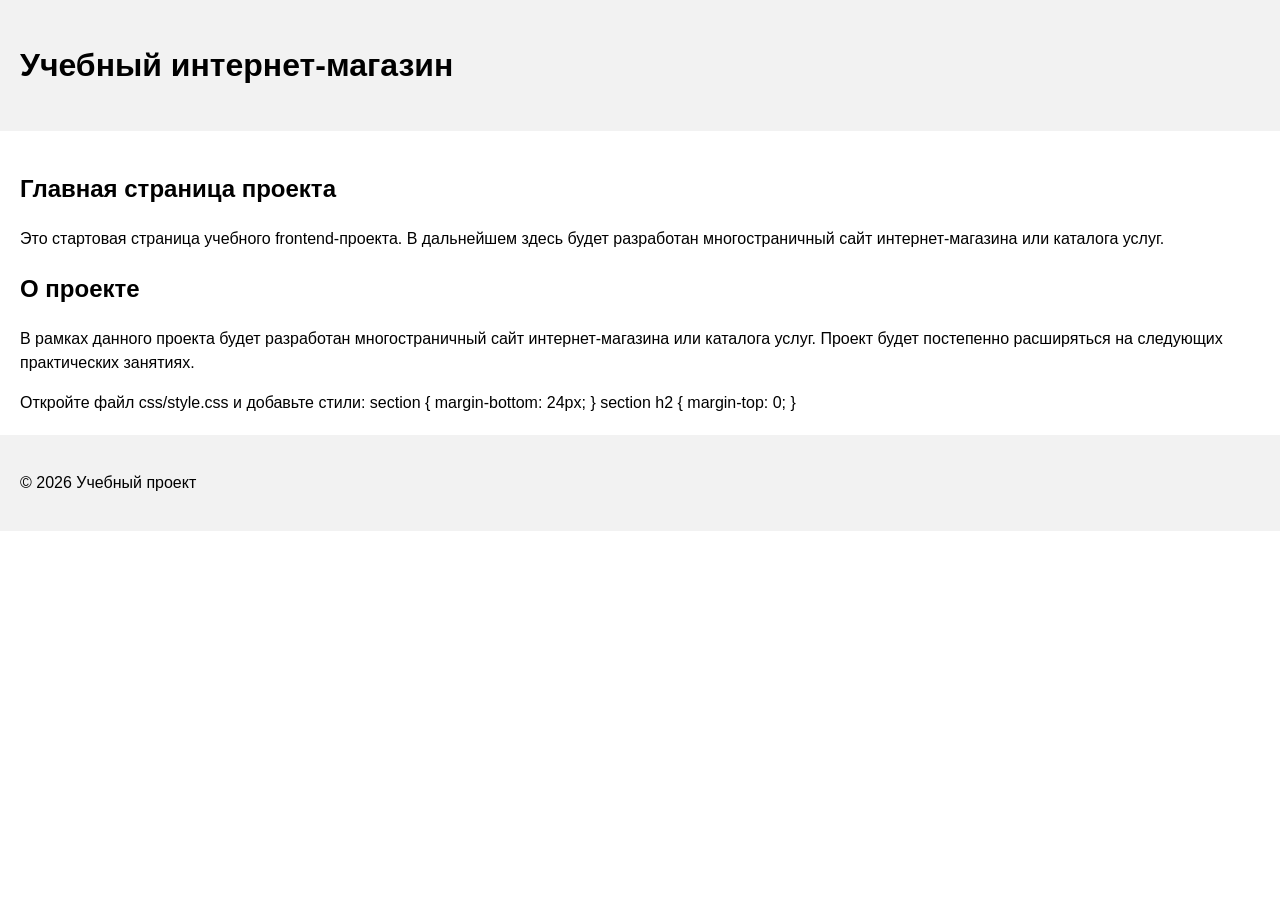
==== index.html @ b7a3e0d4 "feat: add project description section" ====
<!DOCTYPE html>
<html lang="ru">
<head>
  <meta charset="UTF-8">
  <meta name="viewport" content="width=device-width, initial-scale=1.0">
  <title>Каталог товаров</title>
  <link rel="stylesheet" href="css/style.css">
</head>
<body>
  <header>
    <h1>Учебный интернет-магазин</h1>
  </header>

  <main>
    <section>
      <h2>Главная страница проекта</h2>
      <p>
        Это стартовая страница учебного frontend-проекта.
        В дальнейшем здесь будет разработан многостраничный сайт
        интернет-магазина или каталога услуг.
      </p>
    </section>
    <section>
  <h2>О проекте</h2>
  <p>
    В рамках данного проекта будет разработан многостраничный сайт
    интернет-магазина или каталога услуг. Проект будет постепенно
    расширяться на следующих практических занятиях.
  </p>
    </section>
    Откройте файл css/style.css и добавьте стили:
    section {
    margin-bottom: 24px;
    }

    section h2 {
    margin-top: 0;
    }

  </main>

  <footer>
    <p>&copy; 2026 Учебный проект</p>
  </footer>
</body>
</html>
---- css/style.css ----
body {
  margin: 0;
  font-family: Arial, sans-serif;
  line-height: 1.5;
}

header,
main,
footer {
  padding: 20px;
}

header {
  background-color: #f2f2f2;
}

footer {
  background-color: #f2f2f2;
}
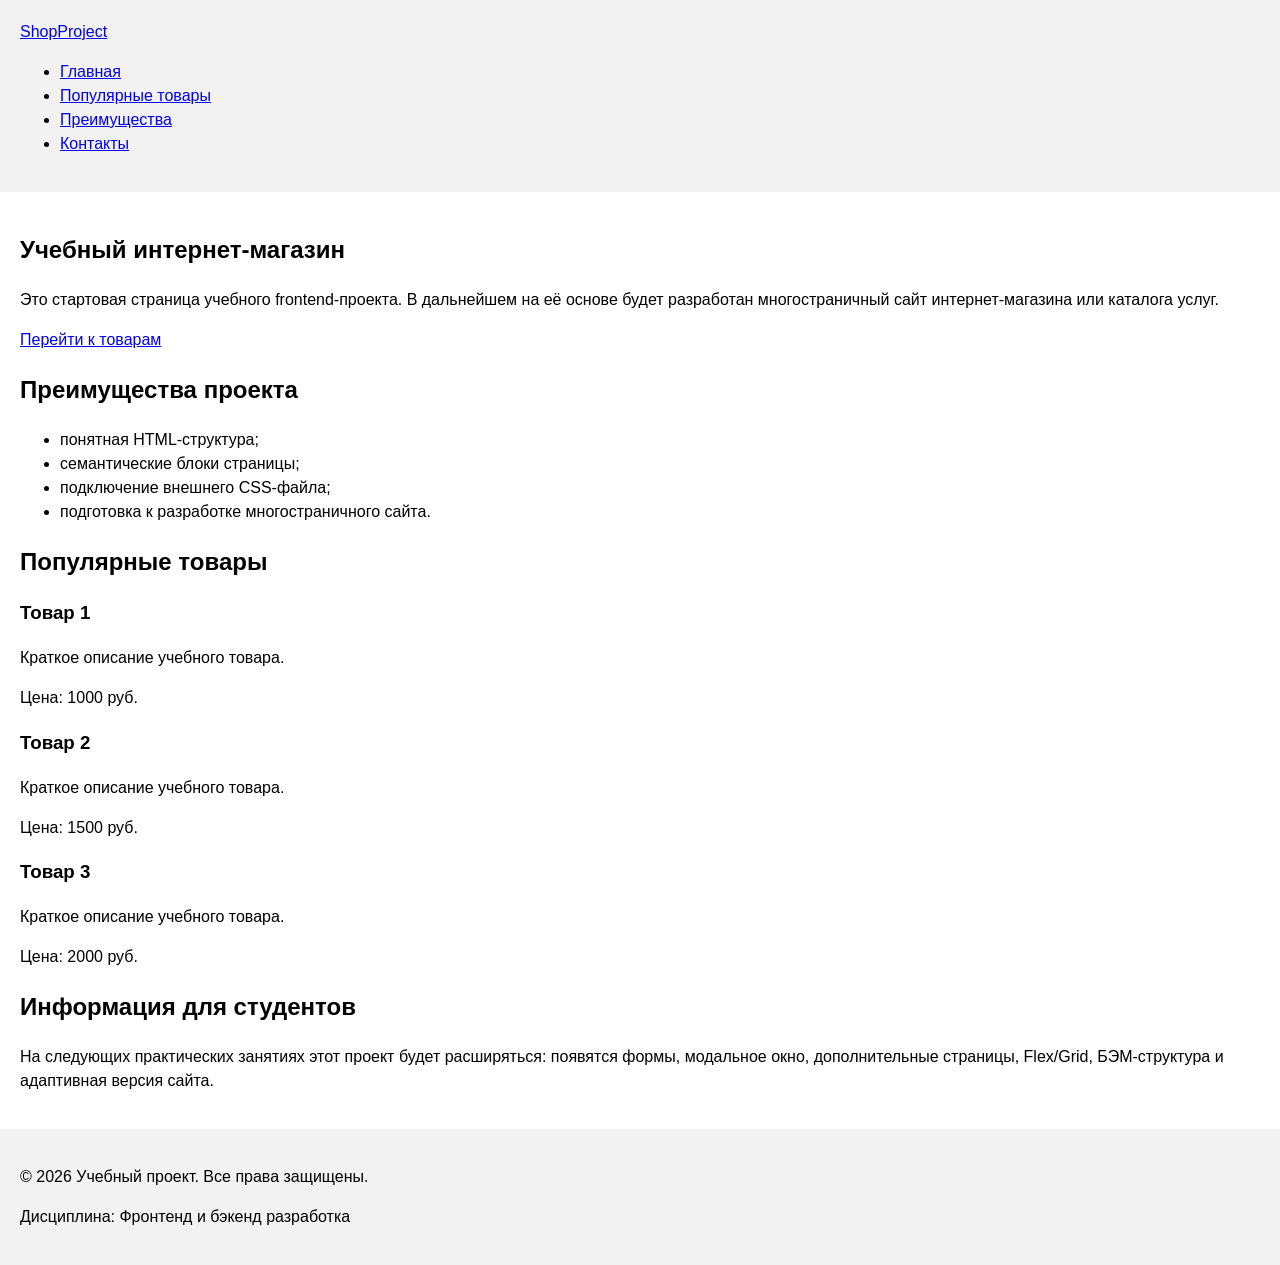
==== commit a39e81a4: "добавил доп информацию в index.html" ====
--- a/index.html
+++ b/index.html
@@ -7,41 +7,83 @@
   <link rel="stylesheet" href="css/style.css">
 </head>
 <body>
+  
   <header>
-    <h1>Учебный интернет-магазин</h1>
+    <div class="site-header">
+    <a class="site-logo" href="index.html">ShopProject</a>
+
+    <nav class="site-nav" aria-label="Основная навигация">
+      <ul class="site-nav__list">
+        <li><a href="index.html">Главная</a></li>
+        <li><a href="#popular">Популярные товары</a></li>
+        <li><a href="#advantages">Преимущества</a></li>
+        <li><a href="#contacts">Контакты</a></li>
+      </ul>
+    </nav>
+  </div>
+
   </header>
 
   <main>
-    <section>
-      <h2>Главная страница проекта</h2>
-      <p>
-        Это стартовая страница учебного frontend-проекта.
-        В дальнейшем здесь будет разработан многостраничный сайт
-        интернет-магазина или каталога услуг.
-      </p>
-    </section>
-    <section>
-  <h2>О проекте</h2>
+      <!-- Основное содержимое страницы -->
+       <section class="hero">
+  <h1>Учебный интернет-магазин</h1>
   <p>
-    В рамках данного проекта будет разработан многостраничный сайт
-    интернет-магазина или каталога услуг. Проект будет постепенно
-    расширяться на следующих практических занятиях.
+    Это стартовая страница учебного frontend-проекта.
+    В дальнейшем на её основе будет разработан многостраничный сайт
+    интернет-магазина или каталога услуг.
   </p>
-    </section>
-    Откройте файл css/style.css и добавьте стили:
-    section {
-    margin-bottom: 24px;
-    }
+  <a class="button" href="#popular">Перейти к товарам</a>
+</section>
+<section class="section" id="advantages">
+  <h2>Преимущества проекта</h2>
 
-    section h2 {
-    margin-top: 0;
-    }
+  <ul class="advantages-list">
+    <li>понятная HTML-структура;</li>
+    <li>семантические блоки страницы;</li>
+    <li>подключение внешнего CSS-файла;</li>
+    <li>подготовка к разработке многостраничного сайта.</li>
+  </ul>
+</section>
+<section class="section" id="popular">
+  <h2>Популярные товары</h2>
+
+  <article class="product-card">
+    <h3>Товар 1</h3>
+    <p>Краткое описание учебного товара.</p>
+    <p>Цена: 1000 руб.</p>
+  </article>
+
+  <article class="product-card">
+    <h3>Товар 2</h3>
+    <p>Краткое описание учебного товара.</p>
+    <p>Цена: 1500 руб.</p>
+  </article>
+
+  <article class="product-card">
+    <h3>Товар 3</h3>
+    <p>Краткое описание учебного товара.</p>
+    <p>Цена: 2000 руб.</p>
+  </article>
+</section>
+<aside class="aside-info">
+  <h2>Информация для студентов</h2>
+  <p>
+    На следующих практических занятиях этот проект будет расширяться:
+    появятся формы, модальное окно, дополнительные страницы, Flex/Grid,
+    БЭМ-структура и адаптивная версия сайта.
+  </p>
+</aside>
+
+
 
   </main>
 
-  <footer>
-    <p>&copy; 2026 Учебный проект</p>
-  </footer>
+ <footer id="contacts">
+  <p>&copy; 2026 Учебный проект. Все права защищены.</p>
+  <p>Дисциплина: Фронтенд и бэкенд разработка</p>
+</footer>
+
 </body>
 </html>
 
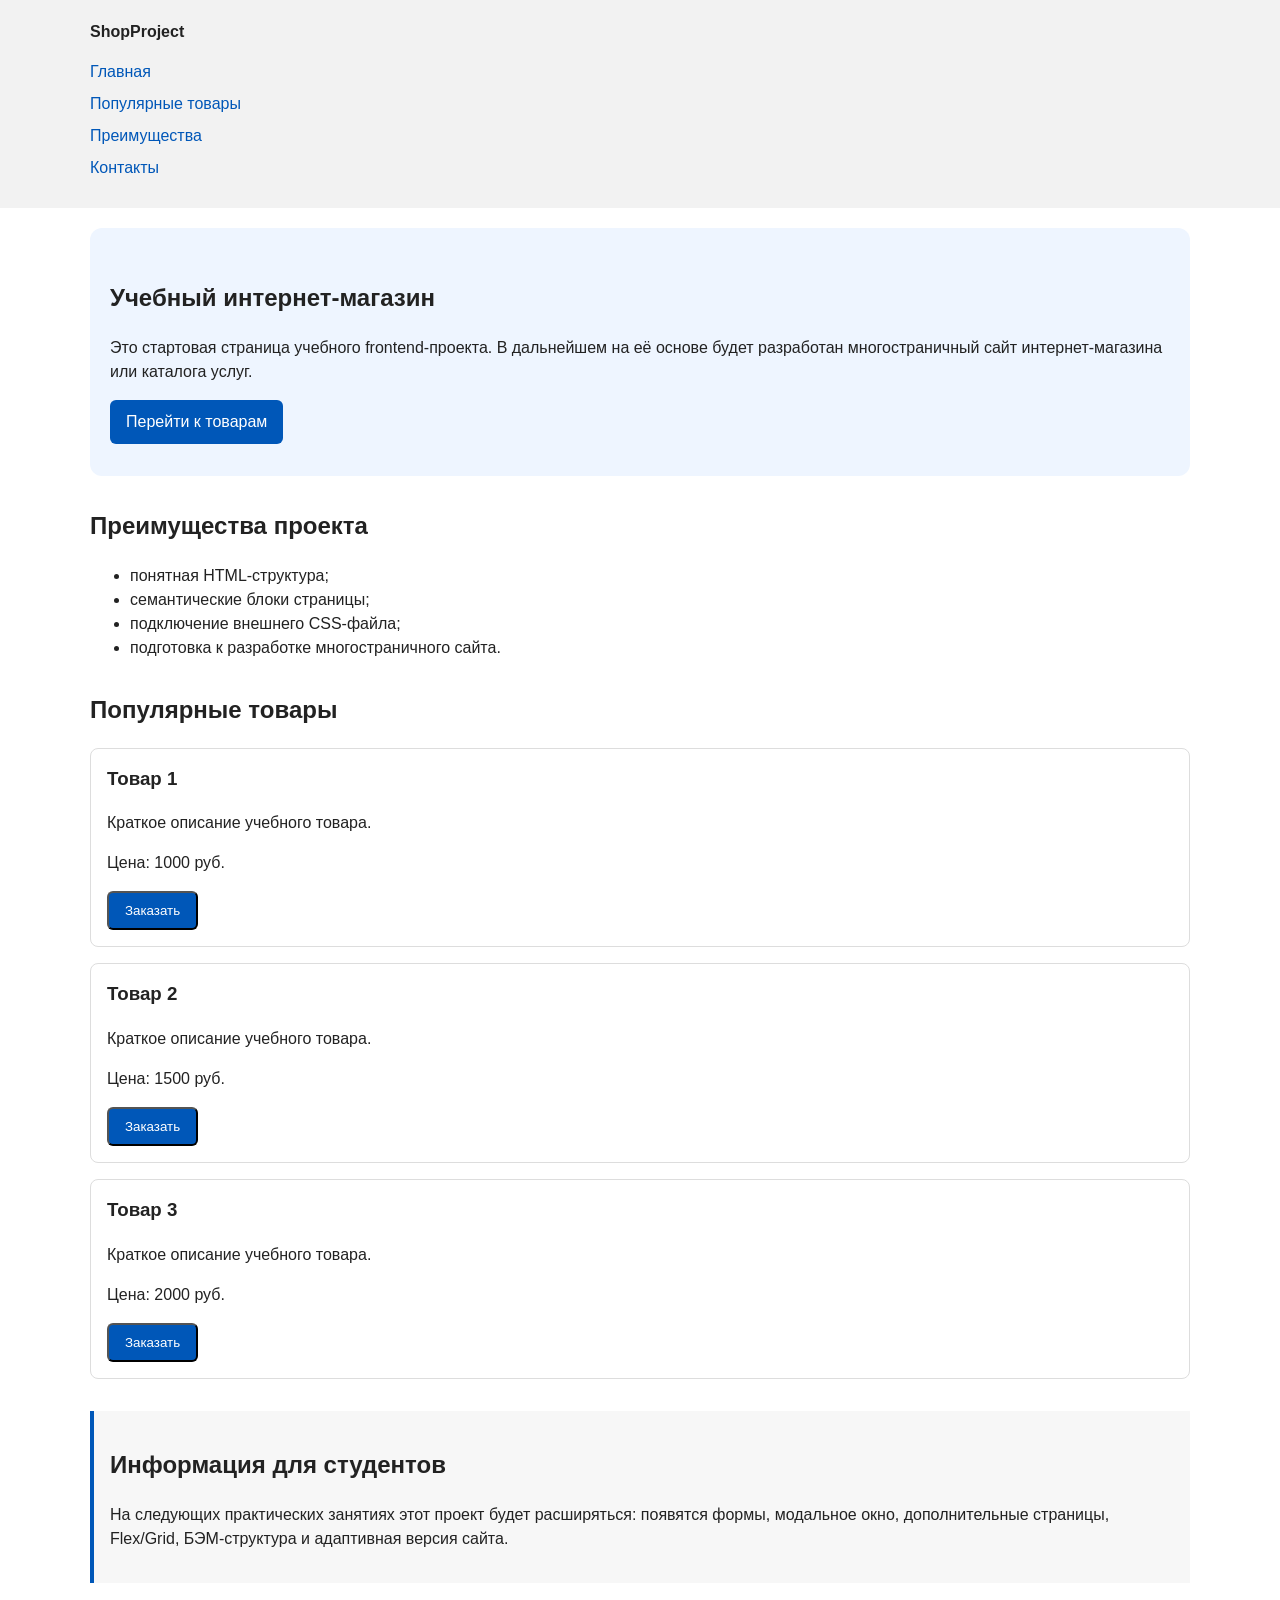
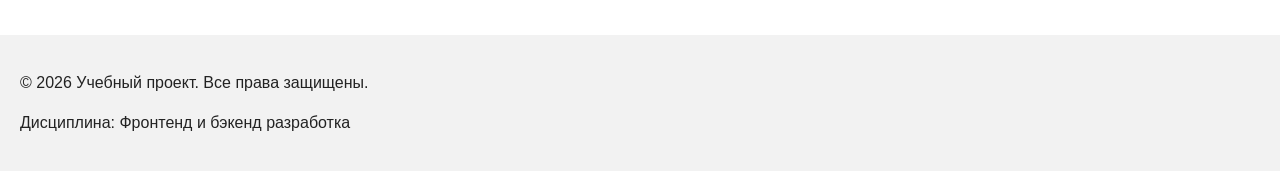
==== commit 57841b45: "feat: add order form modal and validation" ====
--- a/index.html
+++ b/index.html
@@ -1,10 +1,12 @@
 <!DOCTYPE html>
 <html lang="ru">
 <head>
+  
   <meta charset="UTF-8">
   <meta name="viewport" content="width=device-width, initial-scale=1.0">
   <title>Каталог товаров</title>
   <link rel="stylesheet" href="css/style.css">
+  <script src="js/main.js" defer></script>
 </head>
 <body>
   
@@ -52,18 +54,30 @@
     <h3>Товар 1</h3>
     <p>Краткое описание учебного товара.</p>
     <p>Цена: 1000 руб.</p>
+    <button class="button product-card__button" type="button" data-product="Товар 1">
+  Заказать
+</button>
+
   </article>
 
   <article class="product-card">
     <h3>Товар 2</h3>
     <p>Краткое описание учебного товара.</p>
     <p>Цена: 1500 руб.</p>
+    <button class="button product-card__button" type="button" data-product="Товар 1">
+  Заказать
+</button>
+
   </article>
 
   <article class="product-card">
     <h3>Товар 3</h3>
     <p>Краткое описание учебного товара.</p>
     <p>Цена: 2000 руб.</p>
+    <button class="button product-card__button" type="button" data-product="Товар 1">
+  Заказать
+</button>
+
   </article>
 </section>
 <aside class="aside-info">
@@ -84,6 +98,103 @@
   <p>Дисциплина: Фронтенд и бэкенд разработка</p>
 </footer>
 
+<dialog class="order-dialog" id="order-dialog" aria-labelledby="order-dialog-title">
+  <h2 id="order-dialog-title">Оформление заявки</h2>
+
+  <form class="order-form" id="order-form" action="#" method="post" novalidate>
+    <input id="selected-product" name="selected-product" type="hidden">
+
+    <div class="form-field">
+      <label for="order-name">Имя</label>
+      <input
+        id="order-name"
+        name="name"
+        type="text"
+        placeholder="Введите ваше имя"
+        minlength="2"
+        autocomplete="given-name"
+        required
+      >
+    </div>
+
+    <div class="form-field">
+      <label for="order-email">E-mail</label>
+      <input
+        id="order-email"
+        name="email"
+        type="email"
+        placeholder="example@mail.ru"
+        autocomplete="email"
+        required
+      >
+    </div>
+
+    <div class="form-field">
+      <label for="order-phone">Телефон</label>
+      <input
+        id="order-phone"
+        name="phone"
+        type="tel"
+        inputmode="tel"
+        placeholder="+7 (900) 000-00-00"
+        pattern="^\+7 \(\d{3}\) \d{3}-\d{2}-\d{2}$"
+        required
+      >
+      <small>Формат: +7 (900) 000-00-00</small>
+    </div>
+
+    <div class="form-field">
+      <label for="order-date">Дата связи</label>
+      <input
+        id="order-date"
+        name="date"
+        type="date"
+      >
+    </div>
+
+    <div class="form-field">
+      <label for="order-topic">Тема заявки</label>
+      <select id="order-topic" name="topic" required>
+        <option value="">Выберите тему</option>
+        <option value="product">Заказ товара</option>
+        <option value="consultation">Консультация</option>
+        <option value="delivery">Доставка</option>
+      </select>
+    </div>
+
+    <div class="form-field">
+      <label for="order-comment">Комментарий</label>
+      <textarea
+        id="order-comment"
+        name="comment"
+        rows="4"
+        placeholder="Укажите дополнительную информацию"
+      ></textarea>
+    </div>
+
+    <div class="form-field form-field--checkbox">
+      <label>
+        <input
+          id="order-agreement"
+          name="agreement"
+          type="checkbox"
+          required
+        >
+        Я согласен на обработку данных
+      </label>
+    </div>
+
+    <div class="form-actions">
+      <button type="button" id="close-order-dialog">Закрыть</button>
+      <button type="submit">Отправить заявку</button>
+    </div>
+  </form>
+</dialog>
+
+<p class="success-message" id="success-message" hidden>
+  Форма успешно отправлена!
+</p>
+
 </body>
 </html>
 
--- a/css/style.css
+++ b/css/style.css
@@ -1,8 +1,24 @@
+/* 
+  Универсальное правило для всех элементов.
+  border-box делает расчёт размеров более понятным:
+  width включает content, padding и border.
+*/
+* {
+  box-sizing: border-box;
+}
+
+/*
+  Убираем стандартный внешний отступ браузера у body.
+  Без этого вокруг страницы может появиться белая рамка.
+*/
 body {
   margin: 0;
   font-family: Arial, sans-serif;
   line-height: 1.5;
-}
+  color: #222222;
+  background-color: #ffffff;
+}
+
 
 header,
 main,
@@ -17,3 +33,227 @@
 footer {
   background-color: #f2f2f2;
 }
+/*
+  Ограничиваем ширину содержимого шапки,
+  чтобы оно не растягивалось слишком сильно на широких экранах.
+*/
+.site-header {
+  max-width: 1100px;
+  margin: 0 auto;
+}
+
+/*
+  Оформляем текстовый логотип.
+*/
+.site-logo {
+  font-weight: bold;
+  text-decoration: none;
+  color: #222222;
+}
+
+/*
+  Убираем стандартные отступы и маркеры списка навигации.
+*/
+.site-nav__list {
+  padding: 0;
+  margin: 16px 0 0;
+  list-style: none;
+}
+
+/*
+  Добавляем расстояние между пунктами меню.
+*/
+.site-nav__list li {
+  margin-bottom: 8px;
+}
+
+/*
+  Оформляем ссылки меню.
+*/
+.site-nav__list a {
+  color: #0057b8;
+  text-decoration: none;
+}
+
+/*
+  При наведении мыши подчёркиваем ссылку.
+  Подробно состояния интерфейса будут рассмотрены в практической работе 1.7.
+*/
+.site-nav__list a:hover {
+  text-decoration: underline;
+}
+/*
+  Hero-блок — первый крупный блок страницы.
+  Он визуально отделяется от остальных разделов фоном и отступами.
+*/
+.hero {
+  max-width: 1100px;
+  margin: 0 auto 32px;
+  padding: 32px 20px;
+  background-color: #eef5ff;
+  border-radius: 12px;
+}
+
+/*
+  Общий класс для разделов страницы.
+*/
+.section {
+  max-width: 1100px;
+  margin: 0 auto 32px;
+}
+
+/*
+  Убираем лишний верхний отступ у заголовков разделов.
+*/
+.section h2 {
+  margin-top: 0;
+}
+/*
+  Карточка товара — самостоятельный блок.
+  На следующих занятиях карточки будут доработаны и выстроены в сетку.
+*/
+.product-card {
+  margin-bottom: 16px;
+  padding: 16px;
+  border: 1px solid #dddddd;
+  border-radius: 8px;
+  background-color: #ffffff;
+}
+
+/*
+  Убираем лишний верхний отступ у заголовка карточки.
+*/
+.product-card h3 {
+  margin-top: 0;
+}
+/*
+  Пока это обычная ссылка, но визуально она оформляется как кнопка.
+*/
+.button {
+  display: inline-block;
+  padding: 10px 16px;
+  color: #ffffff;
+  background-color: #0057b8;
+  text-decoration: none;
+  border-radius: 6px;
+}
+
+/*
+  Простое состояние наведения для кнопки.
+*/
+.button:hover {
+  background-color: #003f86;
+}
+
+/*
+  Дополнительный информационный блок.
+*/
+.aside-info {
+  max-width: 1100px;
+  margin: 0 auto 32px;
+  padding: 16px;
+  border-left: 4px solid #0057b8;
+  background-color: #f7f7f7;
+}
+
+/*
+  Модальное окно.
+  Элемент dialog сам умеет открываться поверх страницы.
+*/
+.order-dialog {
+  width: min(100% - 32px, 560px);
+  padding: 24px;
+  border: none;
+  border-radius: 12px;
+}
+
+/*
+  Затемнение фона за модальным окном.
+*/
+.order-dialog::backdrop {
+  background-color: rgba(0, 0, 0, 0.5);
+}
+
+/*
+  Поле формы.
+  Каждый блок получает нижний отступ.
+*/
+.form-field {
+  margin-bottom: 16px;
+}
+
+/*
+  Подпись поля.
+*/
+.form-field label {
+  display: block;
+  margin-bottom: 6px;
+}
+
+/*
+  Основные поля формы.
+*/
+.form-field input,
+.form-field select,
+.form-field textarea {
+  width: 100%;
+  padding: 10px 12px;
+  border: 1px solid #cccccc;
+  border-radius: 6px;
+  font: inherit;
+}
+
+/*
+  Checkbox не должен занимать всю ширину.
+*/
+.form-field input[type="checkbox"] {
+  width: auto;
+}
+
+/*
+  Подсказка под полем телефона.
+*/
+.form-field small {
+  display: block;
+  margin-top: 4px;
+  color: #666666;
+}
+
+/*
+  Видимый фокус для клавиатурной навигации.
+*/
+.form-field input:focus-visible,
+.form-field select:focus-visible,
+.form-field textarea:focus-visible,
+.form-actions button:focus-visible {
+  outline: 2px solid #0057b8;
+  outline-offset: 2px;
+}
+
+/*
+  Подсветка ошибочных полей.
+  Атрибут aria-invalid будет добавляться через JavaScript.
+*/
+[aria-invalid="true"] {
+  border-color: #b00020;
+}
+
+/*
+  Кнопки формы.
+*/
+.form-actions {
+  display: flex;
+  gap: 12px;
+  margin-top: 20px;
+}
+
+/*
+  Сообщение об успешной отправке.
+*/
+.success-message {
+  max-width: 1100px;
+  margin: 24px auto;
+  padding: 16px;
+  border-left: 4px solid #168a2f;
+  background-color: #eefaf0;
+}
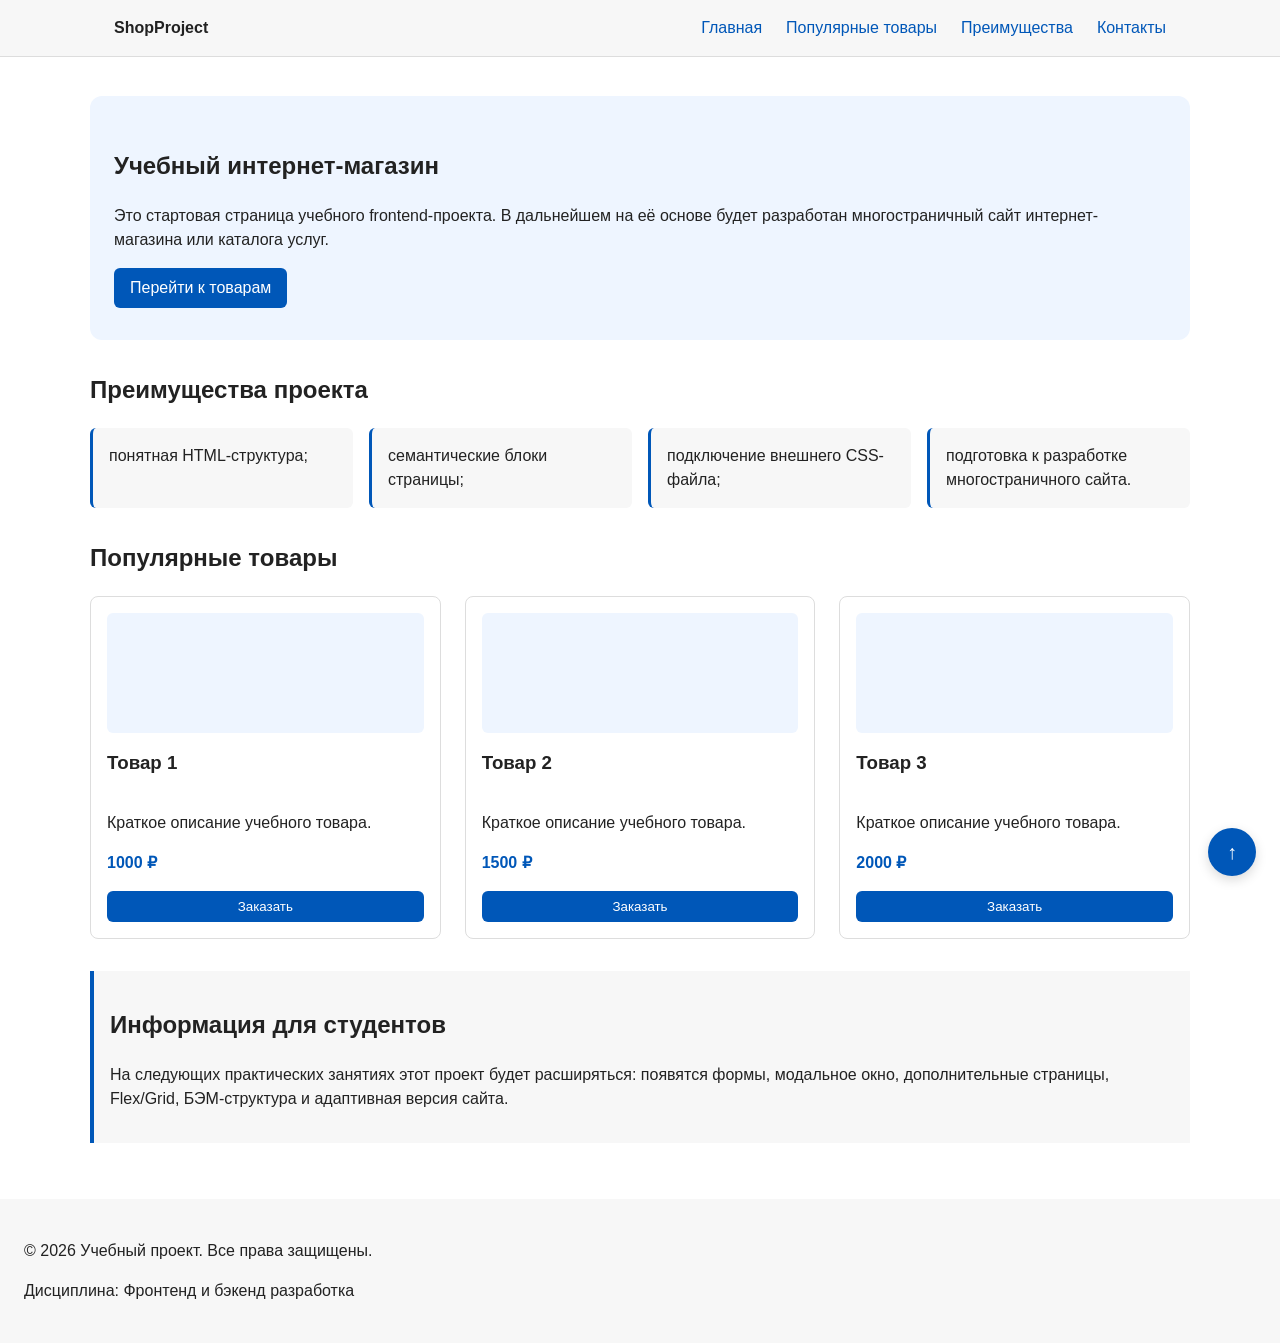
==== commit 923873aa: "init" ====
--- a/index.html
+++ b/index.html
@@ -1,7 +1,7 @@
 <!DOCTYPE html>
 <html lang="ru">
 <head>
-  
+
   <meta charset="UTF-8">
   <meta name="viewport" content="width=device-width, initial-scale=1.0">
   <title>Каталог товаров</title>
@@ -9,192 +9,194 @@
   <script src="js/main.js" defer></script>
 </head>
 <body>
-  
-  <header>
-    <div class="site-header">
-    <a class="site-logo" href="index.html">ShopProject</a>
-
-    <nav class="site-nav" aria-label="Основная навигация">
-      <ul class="site-nav__list">
-        <li><a href="index.html">Главная</a></li>
-        <li><a href="#popular">Популярные товары</a></li>
-        <li><a href="#advantages">Преимущества</a></li>
-        <li><a href="#contacts">Контакты</a></li>
+
+  <header class="site-header">
+    <div class="site-header__inner">
+      <a class="site-logo" href="index.html">ShopProject</a>
+
+      <nav class="site-nav" aria-label="Основная навигация">
+        <ul class="site-nav__list">
+          <li><a class="site-nav__link" href="index.html">Главная</a></li>
+          <li><a class="site-nav__link" href="#popular">Популярные товары</a></li>
+          <li><a class="site-nav__link" href="#advantages">Преимущества</a></li>
+          <li><a class="site-nav__link" href="#contacts">Контакты</a></li>
+        </ul>
+      </nav>
+    </div>
+  </header>
+
+  <main>
+    <!-- Основное содержимое страницы -->
+    <section class="hero">
+      <h1>Учебный интернет-магазин</h1>
+      <p>
+        Это стартовая страница учебного frontend-проекта.
+        В дальнейшем на её основе будет разработан многостраничный сайт
+        интернет-магазина или каталога услуг.
+      </p>
+      <a class="button" href="#popular">Перейти к товарам</a>
+    </section>
+
+    <section class="section" id="advantages">
+      <h2>Преимущества проекта</h2>
+
+      <ul class="advantages-list">
+        <li>понятная HTML-структура;</li>
+        <li>семантические блоки страницы;</li>
+        <li>подключение внешнего CSS-файла;</li>
+        <li>подготовка к разработке многостраничного сайта.</li>
       </ul>
-    </nav>
-  </div>
-
-  </header>
-
-  <main>
-      <!-- Основное содержимое страницы -->
-       <section class="hero">
-  <h1>Учебный интернет-магазин</h1>
-  <p>
-    Это стартовая страница учебного frontend-проекта.
-    В дальнейшем на её основе будет разработан многостраничный сайт
-    интернет-магазина или каталога услуг.
+    </section>
+
+    <section class="section" id="popular">
+      <h2>Популярные товары</h2>
+
+      <div class="product-grid">
+        <article class="product-card">
+          <div class="product-card__img" aria-hidden="true"></div>
+          <h3 class="product-card__title">Товар 1</h3>
+          <p class="product-card__desc">Краткое описание учебного товара.</p>
+          <p class="product-card__price">1000 ₽</p>
+          <button class="button product-card__button" type="button" data-product="Товар 1">
+            Заказать
+          </button>
+        </article>
+
+        <article class="product-card">
+          <div class="product-card__img" aria-hidden="true"></div>
+          <h3 class="product-card__title">Товар 2</h3>
+          <p class="product-card__desc">Краткое описание учебного товара.</p>
+          <p class="product-card__price">1500 ₽</p>
+          <button class="button product-card__button" type="button" data-product="Товар 2">
+            Заказать
+          </button>
+        </article>
+
+        <article class="product-card">
+          <div class="product-card__img" aria-hidden="true"></div>
+          <h3 class="product-card__title">Товар 3</h3>
+          <p class="product-card__desc">Краткое описание учебного товара.</p>
+          <p class="product-card__price">2000 ₽</p>
+          <button class="button product-card__button" type="button" data-product="Товар 3">
+            Заказать
+          </button>
+        </article>
+      </div>
+    </section>
+
+    <aside class="aside-info">
+      <h2>Информация для студентов</h2>
+      <p>
+        На следующих практических занятиях этот проект будет расширяться:
+        появятся формы, модальное окно, дополнительные страницы, Flex/Grid,
+        БЭМ-структура и адаптивная версия сайта.
+      </p>
+    </aside>
+  </main>
+
+  <footer id="contacts">
+    <p>&copy; 2026 Учебный проект. Все права защищены.</p>
+    <p>Дисциплина: Фронтенд и бэкенд разработка</p>
+  </footer>
+
+  <button class="to-top" type="button" id="to-top" aria-label="Наверх">↑</button>
+
+  <dialog class="order-dialog" id="order-dialog" aria-labelledby="order-dialog-title">
+    <h2 id="order-dialog-title">Оформление заявки</h2>
+
+    <form class="order-form" id="order-form" action="#" method="post" novalidate>
+      <input id="selected-product" name="selected-product" type="hidden">
+
+      <div class="form-field">
+        <label for="order-name">Имя</label>
+        <input
+          id="order-name"
+          name="name"
+          type="text"
+          placeholder="Введите ваше имя"
+          minlength="2"
+          autocomplete="given-name"
+          required
+        >
+      </div>
+
+      <div class="form-field">
+        <label for="order-email">E-mail</label>
+        <input
+          id="order-email"
+          name="email"
+          type="email"
+          placeholder="example@mail.ru"
+          autocomplete="email"
+          required
+        >
+      </div>
+
+      <div class="form-field">
+        <label for="order-phone">Телефон</label>
+        <input
+          id="order-phone"
+          name="phone"
+          type="tel"
+          inputmode="tel"
+          placeholder="+7 (900) 000-00-00"
+          pattern="^\+7 \(\d{3}\) \d{3}-\d{2}-\d{2}$"
+          required
+        >
+        <small>Формат: +7 (900) 000-00-00</small>
+      </div>
+
+      <div class="form-field">
+        <label for="order-date">Дата связи</label>
+        <input
+          id="order-date"
+          name="date"
+          type="date"
+        >
+      </div>
+
+      <div class="form-field">
+        <label for="order-topic">Тема заявки</label>
+        <select id="order-topic" name="topic" required>
+          <option value="">Выберите тему</option>
+          <option value="product">Заказ товара</option>
+          <option value="consultation">Консультация</option>
+          <option value="delivery">Доставка</option>
+        </select>
+      </div>
+
+      <div class="form-field">
+        <label for="order-comment">Комментарий</label>
+        <textarea
+          id="order-comment"
+          name="comment"
+          rows="4"
+          placeholder="Укажите дополнительную информацию"
+        ></textarea>
+      </div>
+
+      <div class="form-field form-field--checkbox">
+        <label>
+          <input
+            id="order-agreement"
+            name="agreement"
+            type="checkbox"
+            required
+          >
+          Я согласен на обработку данных
+        </label>
+      </div>
+
+      <div class="form-actions">
+        <button type="button" id="close-order-dialog">Закрыть</button>
+        <button type="submit">Отправить заявку</button>
+      </div>
+    </form>
+  </dialog>
+
+  <p class="success-message" id="success-message" hidden>
+    Форма успешно отправлена!
   </p>
-  <a class="button" href="#popular">Перейти к товарам</a>
-</section>
-<section class="section" id="advantages">
-  <h2>Преимущества проекта</h2>
-
-  <ul class="advantages-list">
-    <li>понятная HTML-структура;</li>
-    <li>семантические блоки страницы;</li>
-    <li>подключение внешнего CSS-файла;</li>
-    <li>подготовка к разработке многостраничного сайта.</li>
-  </ul>
-</section>
-<section class="section" id="popular">
-  <h2>Популярные товары</h2>
-
-  <article class="product-card">
-    <h3>Товар 1</h3>
-    <p>Краткое описание учебного товара.</p>
-    <p>Цена: 1000 руб.</p>
-    <button class="button product-card__button" type="button" data-product="Товар 1">
-  Заказать
-</button>
-
-  </article>
-
-  <article class="product-card">
-    <h3>Товар 2</h3>
-    <p>Краткое описание учебного товара.</p>
-    <p>Цена: 1500 руб.</p>
-    <button class="button product-card__button" type="button" data-product="Товар 1">
-  Заказать
-</button>
-
-  </article>
-
-  <article class="product-card">
-    <h3>Товар 3</h3>
-    <p>Краткое описание учебного товара.</p>
-    <p>Цена: 2000 руб.</p>
-    <button class="button product-card__button" type="button" data-product="Товар 1">
-  Заказать
-</button>
-
-  </article>
-</section>
-<aside class="aside-info">
-  <h2>Информация для студентов</h2>
-  <p>
-    На следующих практических занятиях этот проект будет расширяться:
-    появятся формы, модальное окно, дополнительные страницы, Flex/Grid,
-    БЭМ-структура и адаптивная версия сайта.
-  </p>
-</aside>
-
-
-
-  </main>
-
- <footer id="contacts">
-  <p>&copy; 2026 Учебный проект. Все права защищены.</p>
-  <p>Дисциплина: Фронтенд и бэкенд разработка</p>
-</footer>
-
-<dialog class="order-dialog" id="order-dialog" aria-labelledby="order-dialog-title">
-  <h2 id="order-dialog-title">Оформление заявки</h2>
-
-  <form class="order-form" id="order-form" action="#" method="post" novalidate>
-    <input id="selected-product" name="selected-product" type="hidden">
-
-    <div class="form-field">
-      <label for="order-name">Имя</label>
-      <input
-        id="order-name"
-        name="name"
-        type="text"
-        placeholder="Введите ваше имя"
-        minlength="2"
-        autocomplete="given-name"
-        required
-      >
-    </div>
-
-    <div class="form-field">
-      <label for="order-email">E-mail</label>
-      <input
-        id="order-email"
-        name="email"
-        type="email"
-        placeholder="example@mail.ru"
-        autocomplete="email"
-        required
-      >
-    </div>
-
-    <div class="form-field">
-      <label for="order-phone">Телефон</label>
-      <input
-        id="order-phone"
-        name="phone"
-        type="tel"
-        inputmode="tel"
-        placeholder="+7 (900) 000-00-00"
-        pattern="^\+7 \(\d{3}\) \d{3}-\d{2}-\d{2}$"
-        required
-      >
-      <small>Формат: +7 (900) 000-00-00</small>
-    </div>
-
-    <div class="form-field">
-      <label for="order-date">Дата связи</label>
-      <input
-        id="order-date"
-        name="date"
-        type="date"
-      >
-    </div>
-
-    <div class="form-field">
-      <label for="order-topic">Тема заявки</label>
-      <select id="order-topic" name="topic" required>
-        <option value="">Выберите тему</option>
-        <option value="product">Заказ товара</option>
-        <option value="consultation">Консультация</option>
-        <option value="delivery">Доставка</option>
-      </select>
-    </div>
-
-    <div class="form-field">
-      <label for="order-comment">Комментарий</label>
-      <textarea
-        id="order-comment"
-        name="comment"
-        rows="4"
-        placeholder="Укажите дополнительную информацию"
-      ></textarea>
-    </div>
-
-    <div class="form-field form-field--checkbox">
-      <label>
-        <input
-          id="order-agreement"
-          name="agreement"
-          type="checkbox"
-          required
-        >
-        Я согласен на обработку данных
-      </label>
-    </div>
-
-    <div class="form-actions">
-      <button type="button" id="close-order-dialog">Закрыть</button>
-      <button type="submit">Отправить заявку</button>
-    </div>
-  </form>
-</dialog>
-
-<p class="success-message" id="success-message" hidden>
-  Форма успешно отправлена!
-</p>
 
 </body>
-</html>
-
+</html>
--- a/css/style.css
+++ b/css/style.css
@@ -3,6 +3,45 @@
   border-box делает расчёт размеров более понятным:
   width включает content, padding и border.
 */
+/* ===============================
+   1. Переменные проекта
+   =============================== */
+
+:root {
+  /* Основные цвета проекта */
+  --color-bg: #ffffff;
+  --color-text: #222222;
+  --color-muted: #666666;
+  --color-primary: #0057b8;
+  --color-primary-dark: #003f86;
+  --color-border: #dddddd;
+  --color-surface: #f7f7f7;
+  --color-surface-accent: #eef5ff;
+  --color-danger: #b00020;
+  --color-success: #168a2f;
+  --color-success-bg: #eefaf0;
+  --color-white: #ffffff;
+
+  /* Отступы */
+  --space-xs: 4px;
+  --space-sm: 8px;
+  --space-md: 16px;
+  --space-lg: 24px;
+  --space-xl: 32px;
+
+  /* Скругления */
+  --radius-sm: 6px;
+  --radius-md: 8px;
+  --radius-lg: 12px;
+
+  /* Размеры */
+  --container-width: 1100px;
+}
+
+/* ===============================
+   2. Базовые стили
+   =============================== */
+
 * {
   box-sizing: border-box;
 }
@@ -10,36 +49,73 @@
 /*
   Убираем стандартный внешний отступ браузера у body.
   Без этого вокруг страницы может появиться белая рамка.
+  padding-top компенсирует высоту фиксированной шапки.
 */
 body {
   margin: 0;
   font-family: Arial, sans-serif;
   line-height: 1.5;
-  color: #222222;
-  background-color: #ffffff;
-}
-
+  color: var(--color-text);
+  background-color: var(--color-bg);
+  padding-top: 72px;
+}
 
 header,
 main,
 footer {
-  padding: 20px;
+  padding: var(--space-lg);
 }
 
 header {
-  background-color: #f2f2f2;
+  background-color: var(--color-surface);
 }
 
 footer {
-  background-color: #f2f2f2;
-}
-/*
-  Ограничиваем ширину содержимого шапки,
-  чтобы оно не растягивалось слишком сильно на широких экранах.
+  background-color: var(--color-surface);
+}
+
+/* ===============================
+   3. Общие элементы интерфейса
+   =============================== */
+
+a {
+  color: var(--color-primary);
+}
+
+a:hover {
+  color: var(--color-primary-dark);
+}
+
+a:focus-visible {
+  outline: 2px solid var(--color-primary);
+  outline-offset: 3px;
+}
+
+/*
+  Шапка сайта.
+  position: fixed — шапка приклеена к верхней части окна (пункт 13).
+  Внутренний .site-header__inner выстраивает логотип и меню
+  в одну строку через Flexbox (пункт 11).
 */
 .site-header {
-  max-width: 1100px;
+  position: fixed;
+  top: 0;
+  left: 0;
+  right: 0;
+  z-index: 100;
+  background-color: var(--color-surface);
+  border-bottom: 1px solid var(--color-border);
+  padding: 0;
+}
+
+.site-header__inner {
+  max-width: var(--container-width);
   margin: 0 auto;
+  padding: var(--space-md) var(--space-lg);
+  display: flex;
+  align-items: center;
+  justify-content: space-between;
+  gap: var(--space-lg);
 }
 
 /*
@@ -48,113 +124,199 @@
 .site-logo {
   font-weight: bold;
   text-decoration: none;
-  color: #222222;
-}
-
-/*
-  Убираем стандартные отступы и маркеры списка навигации.
+  color: var(--color-text);
+}
+
+/*
+  Меню навигации.
+  display: flex — пункты в одну строку (пункт 11).
 */
 .site-nav__list {
+  display: flex;
+  gap: var(--space-lg);
   padding: 0;
-  margin: 16px 0 0;
+  margin: 0;
   list-style: none;
 }
 
 /*
-  Добавляем расстояние между пунктами меню.
-*/
-.site-nav__list li {
-  margin-bottom: 8px;
-}
-
-/*
-  Оформляем ссылки меню.
-*/
-.site-nav__list a {
-  color: #0057b8;
+  Ссылки меню.
+  position: relative — точка отсчёта для ::after (пункт 13).
+*/
+.site-nav__link {
+  position: relative;
+  color: var(--color-primary);
   text-decoration: none;
-}
-
-/*
-  При наведении мыши подчёркиваем ссылку.
-  Подробно состояния интерфейса будут рассмотрены в практической работе 1.7.
-*/
-.site-nav__list a:hover {
-  text-decoration: underline;
-}
+  padding: var(--space-xs) 0;
+}
+
+/*
+  Подчёркивание при наведении.
+  position: absolute — линия привязана к ссылке (пункт 13).
+*/
+.site-nav__link::after {
+  content: "";
+  position: absolute;
+  left: 0;
+  bottom: 0;
+  width: 0;
+  height: 2px;
+  background-color: var(--color-primary);
+  transition: width 0.2s ease;
+}
+
+.site-nav__link:hover::after {
+  width: 100%;
+}
+
+/*
+  Пока это обычная ссылка, но визуально она оформляется как кнопка.
+*/
+.button {
+  display: inline-block;
+  padding: var(--space-sm) var(--space-md);
+  color: var(--color-white);
+  background-color: var(--color-primary);
+  text-decoration: none;
+  border: none;
+  border-radius: var(--radius-sm);
+  cursor: pointer;
+}
+
+/*
+  Состояние наведения для кнопки.
+*/
+.button:hover {
+  background-color: var(--color-primary-dark);
+}
+
+.button:focus-visible {
+  outline: 2px solid var(--color-primary);
+  outline-offset: 3px;
+}
+
+.button:disabled {
+  opacity: 0.6;
+  cursor: not-allowed;
+}
+
+/* ===============================
+   4. Компоненты страницы
+   =============================== */
+
 /*
   Hero-блок — первый крупный блок страницы.
   Он визуально отделяется от остальных разделов фоном и отступами.
 */
 .hero {
-  max-width: 1100px;
-  margin: 0 auto 32px;
-  padding: 32px 20px;
-  background-color: #eef5ff;
-  border-radius: 12px;
-}
-
-/*
-  Общий класс для разделов страницы.
-*/
+  max-width: var(--container-width);
+  margin: 0 auto var(--space-xl);
+  padding: var(--space-xl) var(--space-lg);
+  background-color: var(--color-surface-accent);
+  border-radius: var(--radius-lg);
+}
+
 .section {
-  max-width: 1100px;
-  margin: 0 auto 32px;
-}
-
-/*
-  Убираем лишний верхний отступ у заголовков разделов.
-*/
+  max-width: var(--container-width);
+  margin: 0 auto var(--space-xl);
+}
+
 .section h2 {
   margin-top: 0;
 }
+
+/*
+  Список преимуществ.
+  display: flex — карточки в одну строку с переносом (пункт 11).
+*/
+.advantages-list {
+  display: flex;
+  flex-wrap: wrap;
+  gap: var(--space-md);
+  padding: 0;
+  margin: 0;
+  list-style: none;
+}
+
+.advantages-list li {
+  flex: 1 1 220px;
+  padding: var(--space-md);
+  background-color: var(--color-surface);
+  border-left: 3px solid var(--color-primary);
+  border-radius: var(--radius-sm);
+}
+
+/*
+  Сетка карточек товаров.
+  display: grid — автоматическое количество колонок (пункт 11).
+*/
+.product-grid {
+  display: grid;
+  grid-template-columns: repeat(auto-fit, minmax(240px, 1fr));
+  gap: var(--space-lg);
+}
+
 /*
   Карточка товара — самостоятельный блок.
-  На следующих занятиях карточки будут доработаны и выстроены в сетку.
+  position: relative — оставлено для возможного добавления
+  абсолютно позиционированных элементов внутри карточки (пункт 13).
+  display: flex + margin-top: auto у цены — прижимает кнопку к низу.
 */
 .product-card {
-  margin-bottom: 16px;
-  padding: 16px;
-  border: 1px solid #dddddd;
-  border-radius: 8px;
-  background-color: #ffffff;
+  position: relative;
+  display: flex;
+  flex-direction: column;
+  padding: var(--space-md);
+  border: 1px solid var(--color-border);
+  border-radius: var(--radius-md);
+  background-color: var(--color-bg);
+}
+
+.product-card:hover {
+  border-color: var(--color-primary);
+}
+
+/*
+  Заглушка вместо картинки товара.
+  Потом можно заменить на <img class="product-card__img">.
+*/
+.product-card__img {
+  height: 120px;
+  margin-bottom: var(--space-md);
+  background-color: var(--color-surface-accent);
+  border-radius: var(--radius-sm);
 }
 
 /*
   Убираем лишний верхний отступ у заголовка карточки.
 */
-.product-card h3 {
+.product-card__title {
   margin-top: 0;
 }
-/*
-  Пока это обычная ссылка, но визуально она оформляется как кнопка.
-*/
-.button {
-  display: inline-block;
-  padding: 10px 16px;
-  color: #ffffff;
-  background-color: #0057b8;
-  text-decoration: none;
-  border-radius: 6px;
-}
-
-/*
-  Простое состояние наведения для кнопки.
-*/
-.button:hover {
-  background-color: #003f86;
+
+/*
+  margin-top: auto прижимает цену и кнопку к низу карточки.
+*/
+.product-card__price {
+  margin-top: auto;
+  font-weight: bold;
+  color: var(--color-primary);
 }
 
 /*
   Дополнительный информационный блок.
 */
 .aside-info {
-  max-width: 1100px;
-  margin: 0 auto 32px;
-  padding: 16px;
-  border-left: 4px solid #0057b8;
-  background-color: #f7f7f7;
-}
+  max-width: var(--container-width);
+  margin: 0 auto var(--space-xl);
+  padding: var(--space-md);
+  border-left: 4px solid var(--color-primary);
+  background-color: var(--color-surface);
+}
+
+/* ===============================
+   5. Форма и модальное окно
+   =============================== */
 
 /*
   Модальное окно.
@@ -162,9 +324,9 @@
 */
 .order-dialog {
   width: min(100% - 32px, 560px);
-  padding: 24px;
+  padding: var(--space-lg);
   border: none;
-  border-radius: 12px;
+  border-radius: var(--radius-lg);
 }
 
 /*
@@ -179,7 +341,7 @@
   Каждый блок получает нижний отступ.
 */
 .form-field {
-  margin-bottom: 16px;
+  margin-bottom: var(--space-md);
 }
 
 /*
@@ -187,7 +349,7 @@
 */
 .form-field label {
   display: block;
-  margin-bottom: 6px;
+  margin-bottom: var(--space-xs);
 }
 
 /*
@@ -198,8 +360,8 @@
 .form-field textarea {
   width: 100%;
   padding: 10px 12px;
-  border: 1px solid #cccccc;
-  border-radius: 6px;
+  border: 1px solid var(--color-border);
+  border-radius: var(--radius-sm);
   font: inherit;
 }
 
@@ -211,12 +373,21 @@
 }
 
 /*
-  Подсказка под полем телефона.
+  Подсказка под полем.
 */
 .form-field small {
   display: block;
-  margin-top: 4px;
-  color: #666666;
+  margin-top: var(--space-xs);
+  color: var(--color-muted);
+}
+
+/*
+  Состояние наведения для полей формы.
+*/
+.form-field input:hover,
+.form-field select:hover,
+.form-field textarea:hover {
+  border-color: var(--color-primary);
 }
 
 /*
@@ -226,8 +397,8 @@
 .form-field select:focus-visible,
 .form-field textarea:focus-visible,
 .form-actions button:focus-visible {
-  outline: 2px solid #0057b8;
-  outline-offset: 2px;
+  outline: 2px solid var(--color-primary);
+  outline-offset: 3px;
 }
 
 /*
@@ -235,11 +406,12 @@
   Атрибут aria-invalid будет добавляться через JavaScript.
 */
 [aria-invalid="true"] {
-  border-color: #b00020;
+  border-color: var(--color-danger);
 }
 
 /*
   Кнопки формы.
+  display: flex — кнопки в одну строку (пункт 11).
 */
 .form-actions {
   display: flex;
@@ -251,9 +423,45 @@
   Сообщение об успешной отправке.
 */
 .success-message {
-  max-width: 1100px;
-  margin: 24px auto;
-  padding: 16px;
-  border-left: 4px solid #168a2f;
-  background-color: #eefaf0;
-}
+  max-width: var(--container-width);
+  margin: var(--space-lg) auto;
+  padding: var(--space-md);
+  border-left: 4px solid var(--color-success);
+  background-color: var(--color-success-bg);
+}
+
+/* ===============================
+   6. Кнопка «Наверх»
+   =============================== */
+
+/*
+  position: fixed — кнопка приклеена к правому нижнему углу окна (пункт 13).
+  Показывается/скрывается через JavaScript в зависимости от прокрутки.
+*/
+.to-top {
+  position: fixed;
+  right: var(--space-lg);
+  bottom: var(--space-lg);
+  width: 48px;
+  height: 48px;
+  display: flex;
+  align-items: center;
+  justify-content: center;
+  font-size: 20px;
+  color: var(--color-white);
+  background-color: var(--color-primary);
+  border: none;
+  border-radius: 50%;
+  box-shadow: 0 4px 12px rgba(0, 0, 0, 0.15);
+  cursor: pointer;
+  z-index: 90;
+}
+
+.to-top:hover {
+  background-color: var(--color-primary-dark);
+}
+
+.to-top:focus-visible {
+  outline: 2px solid var(--color-primary);
+  outline-offset: 3px;
+}
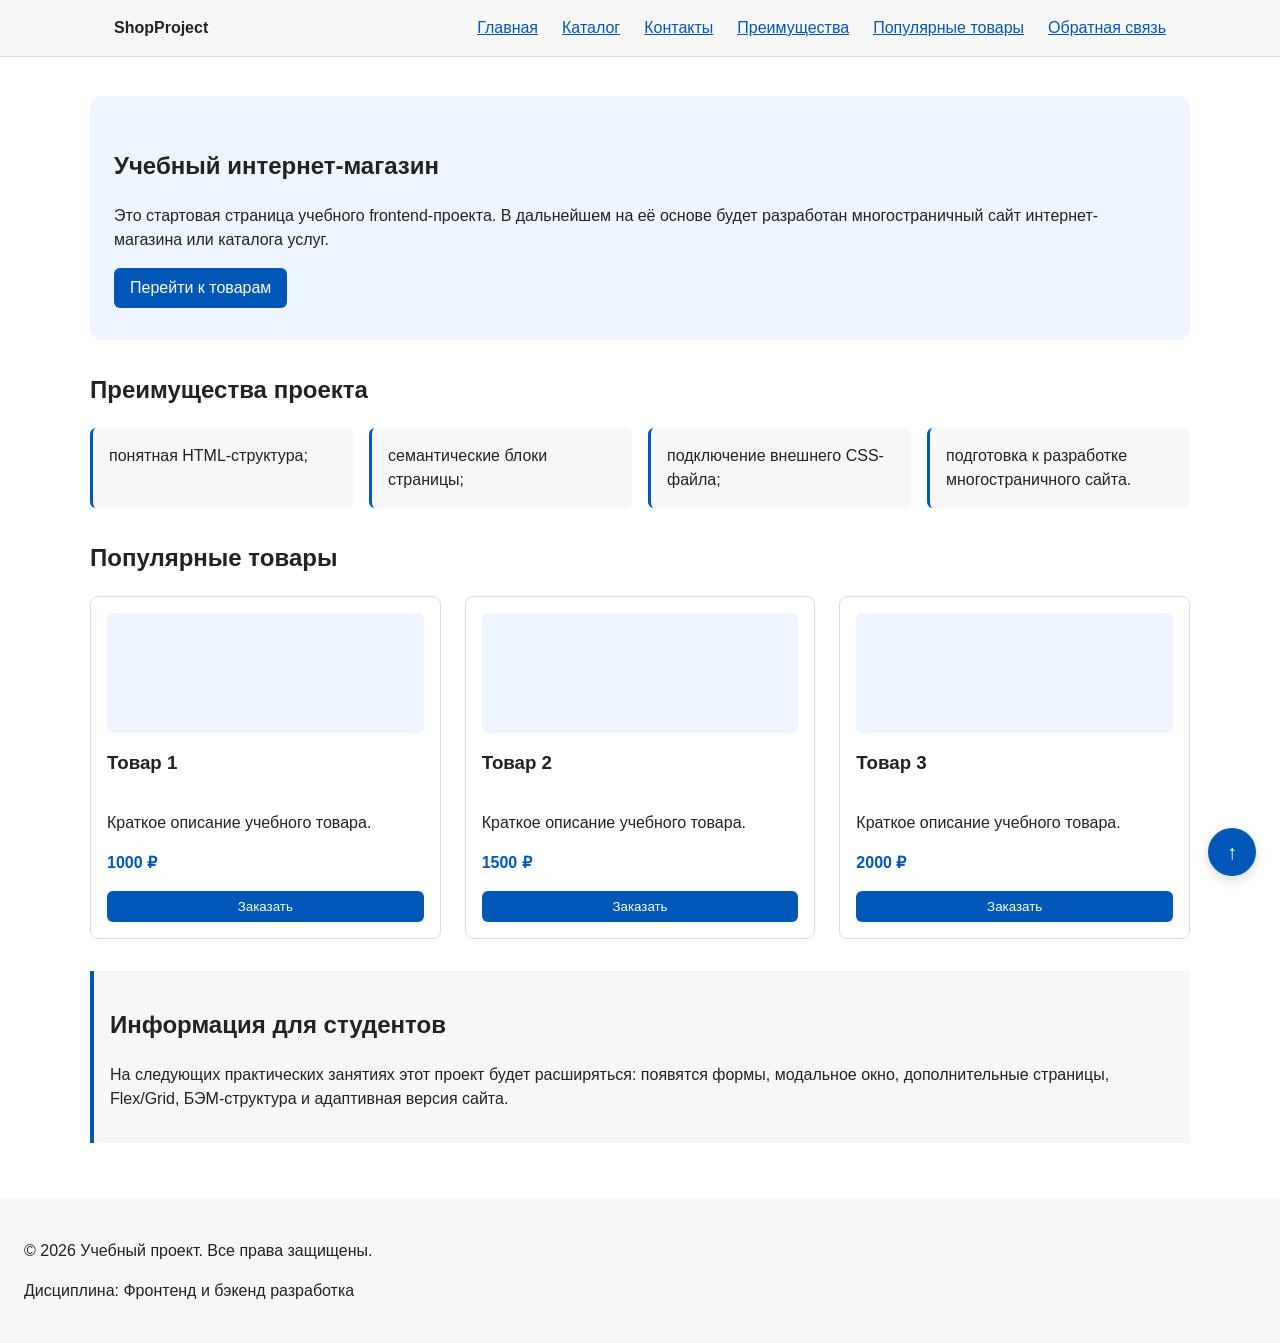
==== commit 4377d683: "feat: add multi-page structure navigation and anchors" ====
--- a/index.html
+++ b/index.html
@@ -13,15 +13,17 @@
   <header class="site-header">
     <div class="site-header__inner">
       <a class="site-logo" href="index.html">ShopProject</a>
-
       <nav class="site-nav" aria-label="Основная навигация">
         <ul class="site-nav__list">
-          <li><a class="site-nav__link" href="index.html">Главная</a></li>
-          <li><a class="site-nav__link" href="#popular">Популярные товары</a></li>
-          <li><a class="site-nav__link" href="#advantages">Преимущества</a></li>
-          <li><a class="site-nav__link" href="#contacts">Контакты</a></li>
+          <li><a href="index.html">Главная</a></li>
+          <li><a href="catalog.html">Каталог</a></li>
+          <li><a href="contacts.html">Контакты</a></li>
+          <li><a href="index.html#advantages">Преимущества</a></li>
+          <li><a href="index.html#popular">Популярные товары</a></li>
+          <li><a href="index.html#contacts">Обратная связь</a></li>
         </ul>
       </nav>
+
     </div>
   </header>
 
--- a/css/style.css
+++ b/css/style.css
@@ -464,4 +464,26 @@
 .to-top:focus-visible {
   outline: 2px solid var(--color-primary);
   outline-offset: 3px;
-}+}
+.breadcrumbs {
+  max-width: var(--container-width);
+  margin: 0 auto var(--space-md);
+  font-size: 14px;
+  color: var(--color-muted);
+}
+
+.breadcrumbs a {
+  color: var(--color-primary);
+}
+
+.breadcrumbs span::before {
+  content: " / ";
+  color: var(--color-muted);
+}
+html {
+  scroll-behavior: smooth;
+}
+:target {
+  outline: 2px dashed var(--color-primary);
+  outline-offset: 4px;
+}
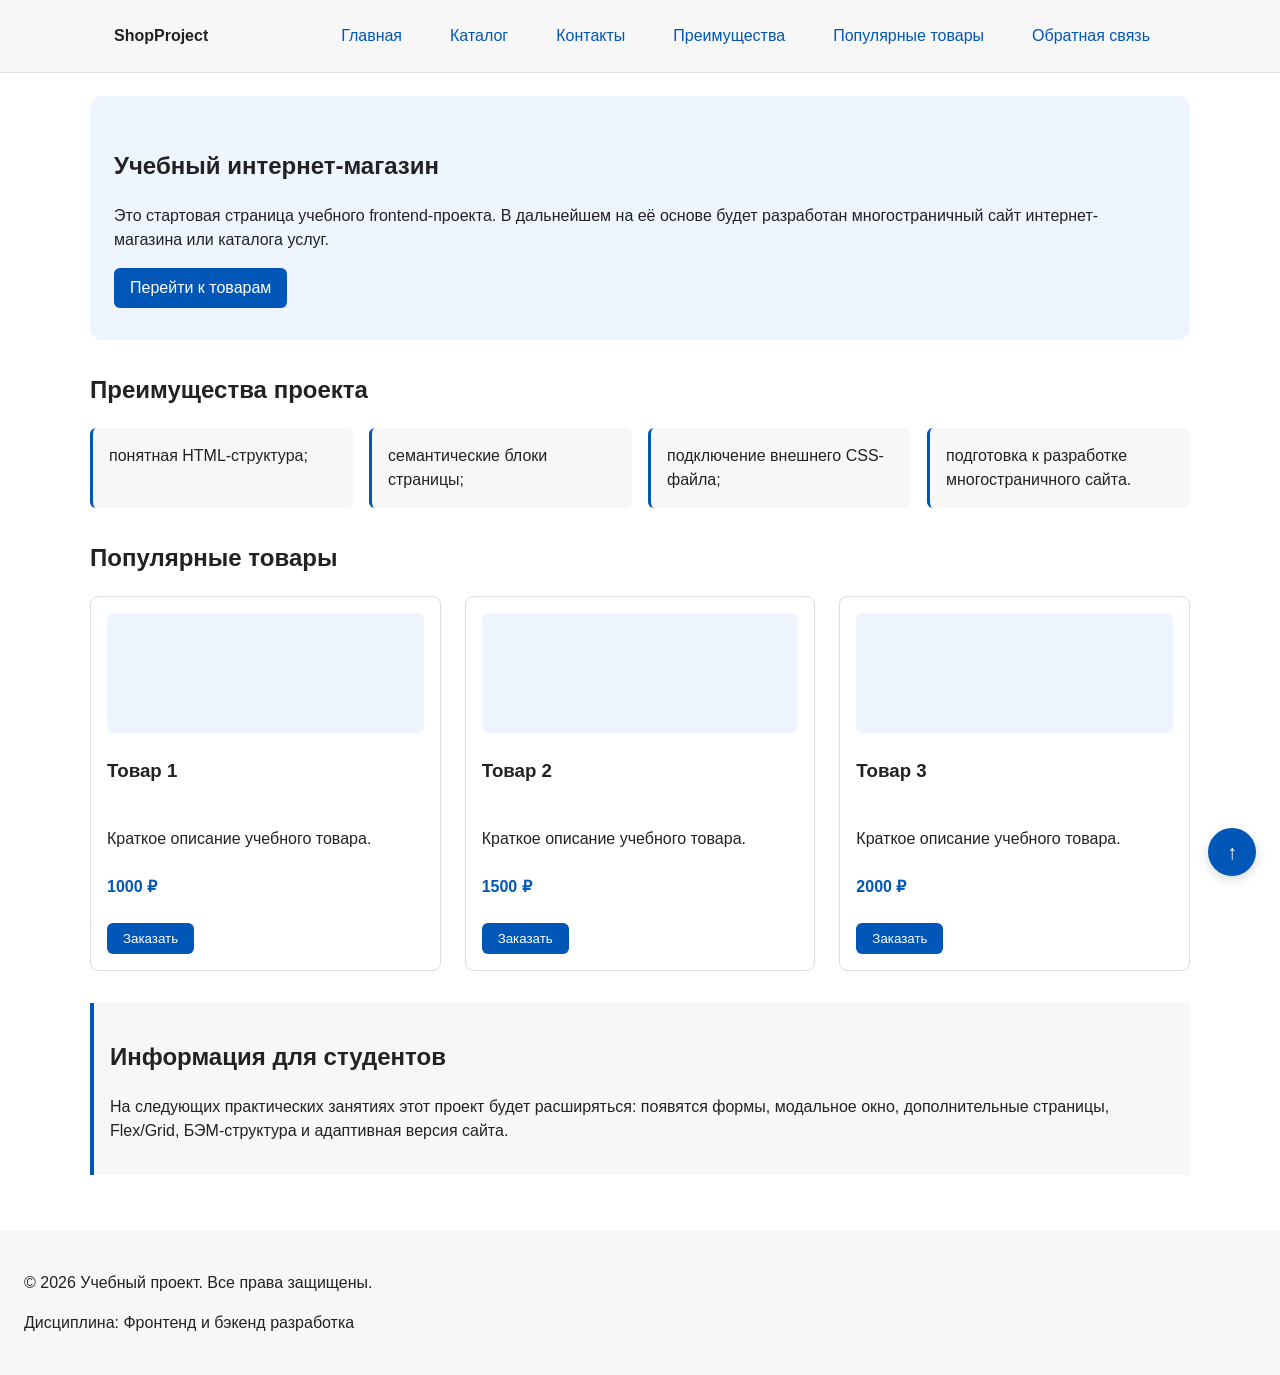
==== commit 190a3e40: "feat: add flex navigation and grid catalog layout" ====
--- a/index.html
+++ b/index.html
@@ -53,7 +53,7 @@
     <section class="section" id="popular">
       <h2>Популярные товары</h2>
 
-      <div class="product-grid">
+      <div class="products-grid">
         <article class="product-card">
           <div class="product-card__img" aria-hidden="true"></div>
           <h3 class="product-card__title">Товар 1</h3>
--- a/css/style.css
+++ b/css/style.css
@@ -133,7 +133,10 @@
 */
 .site-nav__list {
   display: flex;
-  gap: var(--space-lg);
+  flex-wrap: wrap;
+  justify-content: center;
+  align-items: center;
+  gap: var(--space-md);
   padding: 0;
   margin: 0;
   list-style: none;
@@ -169,6 +172,19 @@
   width: 100%;
 }
 
+.site-nav__list a {
+  display: inline-block;
+  padding: var(--space-sm) var(--space-md);
+  color: var(--color-primary);
+  text-decoration: none;
+  border-radius: var(--radius-sm);
+}
+
+.site-nav__list a:hover {
+  color: var(--color-white);
+  background-color: var(--color-primary);
+}
+
 /*
   Пока это обычная ссылка, но визуально она оформляется как кнопка.
 */
@@ -250,9 +266,9 @@
   Сетка карточек товаров.
   display: grid — автоматическое количество колонок (пункт 11).
 */
-.product-grid {
+.products-grid {
   display: grid;
-  grid-template-columns: repeat(auto-fit, minmax(240px, 1fr));
+  grid-template-columns: repeat(3, 1fr);
   gap: var(--space-lg);
 }
 
@@ -266,6 +282,8 @@
   position: relative;
   display: flex;
   flex-direction: column;
+  gap: var(--space-sm);
+  margin-bottom: 0;
   padding: var(--space-md);
   border: 1px solid var(--color-border);
   border-radius: var(--radius-md);
@@ -301,6 +319,11 @@
   margin-top: auto;
   font-weight: bold;
   color: var(--color-primary);
+}
+
+.product-card .button {
+  margin-top: auto;
+  align-self: flex-start;
 }
 
 /*
@@ -487,3 +510,58 @@
   outline: 2px dashed var(--color-primary);
   outline-offset: 4px;
 }
+
+
+/* ===============================
+   7. Каталог: фильтры + товары
+   =============================== */
+
+.catalog-layout {
+  max-width: var(--container-width);
+  margin: 0 auto var(--space-xl);
+  display: grid;
+  grid-template-columns: 260px 1fr;
+  grid-template-areas: "filters products";
+  gap: var(--space-lg);
+}
+
+.catalog-filters {
+  grid-area: filters;
+  padding: var(--space-md);
+  border: 1px solid var(--color-border);
+  border-radius: var(--radius-md);
+  background-color: var(--color-surface);
+}
+
+.catalog-products {
+  grid-area: products;
+}
+
+.filters-form {
+  display: grid;
+  gap: var(--space-md);
+}
+
+.filters-form fieldset {
+  margin: 0;
+  padding: var(--space-md);
+  border: 1px solid var(--color-border);
+  border-radius: var(--radius-sm);
+}
+
+.filters-form legend {
+  font-weight: 700;
+}
+
+.filters-form label {
+  display: block;
+  margin-bottom: var(--space-sm);
+}
+
+.filters-form input[type="number"] {
+  width: 100%;
+  padding: 8px 10px;
+  border: 1px solid var(--color-border);
+  border-radius: var(--radius-sm);
+  font: inherit;
+}
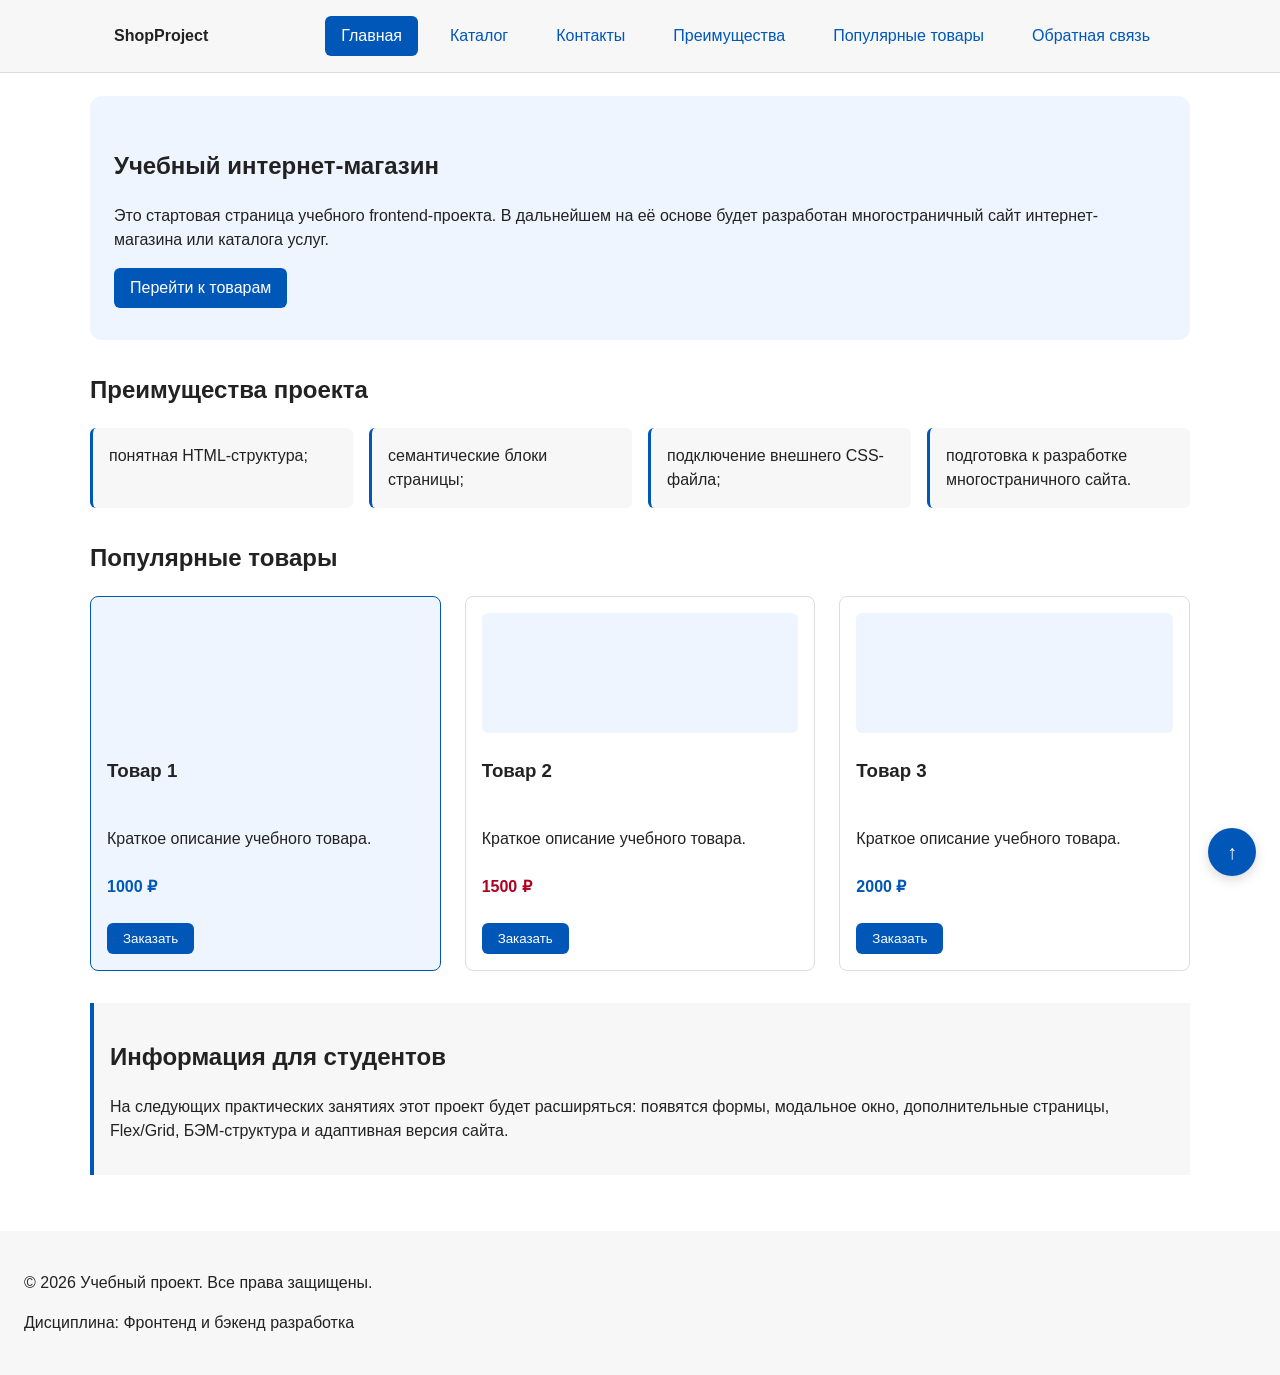
==== commit ab720491: "refactor: apply BEM naming to CSS classes" ====
--- a/index.html
+++ b/index.html
@@ -12,15 +12,15 @@
 
   <header class="site-header">
     <div class="site-header__inner">
-      <a class="site-logo" href="index.html">ShopProject</a>
+      <a class="site-header__logo" href="index.html">ShopProject</a>
       <nav class="site-nav" aria-label="Основная навигация">
         <ul class="site-nav__list">
-          <li><a href="index.html">Главная</a></li>
-          <li><a href="catalog.html">Каталог</a></li>
-          <li><a href="contacts.html">Контакты</a></li>
-          <li><a href="index.html#advantages">Преимущества</a></li>
-          <li><a href="index.html#popular">Популярные товары</a></li>
-          <li><a href="index.html#contacts">Обратная связь</a></li>
+          <li class="site-nav__item"><a class="site-nav__link site-nav__link--active" href="index.html">Главная</a></li>
+          <li class="site-nav__item"><a class="site-nav__link" href="catalog.html">Каталог</a></li>
+          <li class="site-nav__item"><a class="site-nav__link" href="contacts.html">Контакты</a></li>
+          <li class="site-nav__item"><a class="site-nav__link" href="index.html#advantages">Преимущества</a></li>
+          <li class="site-nav__item"><a class="site-nav__link" href="index.html#popular">Популярные товары</a></li>
+          <li class="site-nav__item"><a class="site-nav__link" href="index.html#contacts">Обратная связь</a></li>
         </ul>
       </nav>
 
@@ -36,7 +36,7 @@
         В дальнейшем на её основе будет разработан многостраничный сайт
         интернет-магазина или каталога услуг.
       </p>
-      <a class="button" href="#popular">Перейти к товарам</a>
+      <a class="button button--primary" href="#popular">Перейти к товарам</a>
     </section>
 
     <section class="section" id="advantages">
@@ -54,32 +54,32 @@
       <h2>Популярные товары</h2>
 
       <div class="products-grid">
-        <article class="product-card">
-          <div class="product-card__img" aria-hidden="true"></div>
+        <article class="product-card product-card--featured">
+          <div class="product-card__image" aria-hidden="true"></div>
           <h3 class="product-card__title">Товар 1</h3>
-          <p class="product-card__desc">Краткое описание учебного товара.</p>
+          <p class="product-card__description">Краткое описание учебного товара.</p>
           <p class="product-card__price">1000 ₽</p>
-          <button class="button product-card__button" type="button" data-product="Товар 1">
+          <button class="button button--primary product-card__button" type="button" data-product="Товар 1">
             Заказать
           </button>
         </article>
 
-        <article class="product-card">
-          <div class="product-card__img" aria-hidden="true"></div>
+        <article class="product-card product-card--discount">
+          <div class="product-card__image" aria-hidden="true"></div>
           <h3 class="product-card__title">Товар 2</h3>
-          <p class="product-card__desc">Краткое описание учебного товара.</p>
+          <p class="product-card__description">Краткое описание учебного товара.</p>
           <p class="product-card__price">1500 ₽</p>
-          <button class="button product-card__button" type="button" data-product="Товар 2">
+          <button class="button button--primary product-card__button" type="button" data-product="Товар 2">
             Заказать
           </button>
         </article>
 
         <article class="product-card">
-          <div class="product-card__img" aria-hidden="true"></div>
+          <div class="product-card__image" aria-hidden="true"></div>
           <h3 class="product-card__title">Товар 3</h3>
-          <p class="product-card__desc">Краткое описание учебного товара.</p>
+          <p class="product-card__description">Краткое описание учебного товара.</p>
           <p class="product-card__price">2000 ₽</p>
-          <button class="button product-card__button" type="button" data-product="Товар 3">
+          <button class="button button--primary product-card__button" type="button" data-product="Товар 3">
             Заказать
           </button>
         </article>
@@ -96,7 +96,7 @@
     </aside>
   </main>
 
-  <footer id="contacts">
+  <footer class="site-footer" id="contacts">
     <p>&copy; 2026 Учебный проект. Все права защищены.</p>
     <p>Дисциплина: Фронтенд и бэкенд разработка</p>
   </footer>
@@ -104,15 +104,15 @@
   <button class="to-top" type="button" id="to-top" aria-label="Наверх">↑</button>
 
   <dialog class="order-dialog" id="order-dialog" aria-labelledby="order-dialog-title">
-    <h2 id="order-dialog-title">Оформление заявки</h2>
+    <h2 class="order-dialog__title" id="order-dialog-title">Оформление заявки</h2>
 
     <form class="order-form" id="order-form" action="#" method="post" novalidate>
       <input id="selected-product" name="selected-product" type="hidden">
 
-      <div class="form-field">
-        <label for="order-name">Имя</label>
-        <input
-          id="order-name"
+      <div class="order-form__field">
+        <label class="order-form__label" for="order-name">Имя</label>
+        <input
+          class="order-form__input" id="order-name"
           name="name"
           type="text"
           placeholder="Введите ваше имя"
@@ -122,10 +122,10 @@
         >
       </div>
 
-      <div class="form-field">
-        <label for="order-email">E-mail</label>
-        <input
-          id="order-email"
+      <div class="order-form__field">
+        <label class="order-form__label" for="order-email">E-mail</label>
+        <input
+          class="order-form__input" id="order-email"
           name="email"
           type="email"
           placeholder="example@mail.ru"
@@ -134,10 +134,10 @@
         >
       </div>
 
-      <div class="form-field">
-        <label for="order-phone">Телефон</label>
-        <input
-          id="order-phone"
+      <div class="order-form__field">
+        <label class="order-form__label" for="order-phone">Телефон</label>
+        <input
+          class="order-form__input" id="order-phone"
           name="phone"
           type="tel"
           inputmode="tel"
@@ -145,21 +145,21 @@
           pattern="^\+7 \(\d{3}\) \d{3}-\d{2}-\d{2}$"
           required
         >
-        <small>Формат: +7 (900) 000-00-00</small>
-      </div>
-
-      <div class="form-field">
-        <label for="order-date">Дата связи</label>
-        <input
-          id="order-date"
+        <small class="order-form__hint">Формат: +7 (900) 000-00-00</small>
+      </div>
+
+      <div class="order-form__field">
+        <label class="order-form__label" for="order-date">Дата связи</label>
+        <input
+          class="order-form__input" id="order-date"
           name="date"
           type="date"
         >
       </div>
 
-      <div class="form-field">
-        <label for="order-topic">Тема заявки</label>
-        <select id="order-topic" name="topic" required>
+      <div class="order-form__field">
+        <label class="order-form__label" for="order-topic">Тема заявки</label>
+        <select class="order-form__select" id="order-topic" name="topic" required>
           <option value="">Выберите тему</option>
           <option value="product">Заказ товара</option>
           <option value="consultation">Консультация</option>
@@ -167,9 +167,10 @@
         </select>
       </div>
 
-      <div class="form-field">
-        <label for="order-comment">Комментарий</label>
+      <div class="order-form__field">
+        <label class="order-form__label" for="order-comment">Комментарий</label>
         <textarea
+          class="order-form__textarea"
           id="order-comment"
           name="comment"
           rows="4"
@@ -177,10 +178,10 @@
         ></textarea>
       </div>
 
-      <div class="form-field form-field--checkbox">
+      <div class="order-form__field order-form__field--checkbox">
         <label>
           <input
-            id="order-agreement"
+            class="order-form__checkbox" id="order-agreement"
             name="agreement"
             type="checkbox"
             required
@@ -189,9 +190,9 @@
         </label>
       </div>
 
-      <div class="form-actions">
-        <button type="button" id="close-order-dialog">Закрыть</button>
-        <button type="submit">Отправить заявку</button>
+      <div class="order-form__actions">
+        <button class="button button--secondary" type="button" id="close-order-dialog">Закрыть</button>
+        <button class="button button--primary" type="submit">Отправить заявку</button>
       </div>
     </form>
   </dialog>
--- a/css/style.css
+++ b/css/style.css
@@ -60,17 +60,17 @@
   padding-top: 72px;
 }
 
-header,
+.site-header,
 main,
-footer {
+.site-footer {
   padding: var(--space-lg);
 }
 
-header {
+.site-header {
   background-color: var(--color-surface);
 }
 
-footer {
+.site-footer {
   background-color: var(--color-surface);
 }
 
@@ -121,7 +121,7 @@
 /*
   Оформляем текстовый логотип.
 */
-.site-logo {
+.site-header__logo {
   font-weight: bold;
   text-decoration: none;
   color: var(--color-text);
@@ -172,7 +172,7 @@
   width: 100%;
 }
 
-.site-nav__list a {
+.site-nav__link {
   display: inline-block;
   padding: var(--space-sm) var(--space-md);
   color: var(--color-primary);
@@ -180,7 +180,8 @@
   border-radius: var(--radius-sm);
 }
 
-.site-nav__list a:hover {
+.site-nav__link:hover,
+.site-nav__link--active {
   color: var(--color-white);
   background-color: var(--color-primary);
 }
@@ -204,6 +205,22 @@
 */
 .button:hover {
   background-color: var(--color-primary-dark);
+}
+
+.button--primary {
+  color: var(--color-white);
+  background-color: var(--color-primary);
+}
+
+.button--secondary {
+  color: var(--color-primary);
+  background-color: transparent;
+  border: 1px solid var(--color-primary);
+}
+
+.button--secondary:hover {
+  color: var(--color-white);
+  background-color: var(--color-primary);
 }
 
 .button:focus-visible {
@@ -294,11 +311,20 @@
   border-color: var(--color-primary);
 }
 
+.product-card--featured {
+  border-color: var(--color-primary);
+  background-color: var(--color-surface-accent);
+}
+
+.product-card--discount .product-card__price {
+  color: var(--color-danger);
+}
+
 /*
   Заглушка вместо картинки товара.
-  Потом можно заменить на <img class="product-card__img">.
-*/
-.product-card__img {
+  Потом можно заменить на <img class="product-card__image">.
+*/
+.product-card__image {
   height: 120px;
   margin-bottom: var(--space-md);
   background-color: var(--color-surface-accent);
@@ -321,7 +347,7 @@
   color: var(--color-primary);
 }
 
-.product-card .button {
+.product-card__button {
   margin-top: auto;
   align-self: flex-start;
 }
@@ -363,14 +389,14 @@
   Поле формы.
   Каждый блок получает нижний отступ.
 */
-.form-field {
+.order-form__field {
   margin-bottom: var(--space-md);
 }
 
 /*
   Подпись поля.
 */
-.form-field label {
+.order-form__label {
   display: block;
   margin-bottom: var(--space-xs);
 }
@@ -378,9 +404,9 @@
 /*
   Основные поля формы.
 */
-.form-field input,
-.form-field select,
-.form-field textarea {
+.order-form__input,
+.order-form__select,
+.order-form__textarea {
   width: 100%;
   padding: 10px 12px;
   border: 1px solid var(--color-border);
@@ -391,14 +417,14 @@
 /*
   Checkbox не должен занимать всю ширину.
 */
-.form-field input[type="checkbox"] {
+.order-form__checkbox {
   width: auto;
 }
 
 /*
   Подсказка под полем.
 */
-.form-field small {
+.order-form__hint {
   display: block;
   margin-top: var(--space-xs);
   color: var(--color-muted);
@@ -407,19 +433,19 @@
 /*
   Состояние наведения для полей формы.
 */
-.form-field input:hover,
-.form-field select:hover,
-.form-field textarea:hover {
+.order-form__input:hover,
+.order-form__select:hover,
+.order-form__textarea:hover {
   border-color: var(--color-primary);
 }
 
 /*
   Видимый фокус для клавиатурной навигации.
 */
-.form-field input:focus-visible,
-.form-field select:focus-visible,
-.form-field textarea:focus-visible,
-.form-actions button:focus-visible {
+.order-form__input:focus-visible,
+.order-form__select:focus-visible,
+.order-form__textarea:focus-visible,
+.order-form__actions button:focus-visible {
   outline: 2px solid var(--color-primary);
   outline-offset: 3px;
 }
@@ -436,7 +462,7 @@
   Кнопки формы.
   display: flex — кнопки в одну строку (пункт 11).
 */
-.form-actions {
+.order-form__actions {
   display: flex;
   gap: 12px;
   margin-top: 20px;
@@ -495,11 +521,11 @@
   color: var(--color-muted);
 }
 
-.breadcrumbs a {
+.breadcrumbs__link {
   color: var(--color-primary);
 }
 
-.breadcrumbs span::before {
+.breadcrumbs__current::before {
   content: " / ";
   color: var(--color-muted);
 }
@@ -565,3 +591,8 @@
   border-radius: var(--radius-sm);
   font: inherit;
 }
+
+
+.order-dialog__title {
+  margin-top: 0;
+}
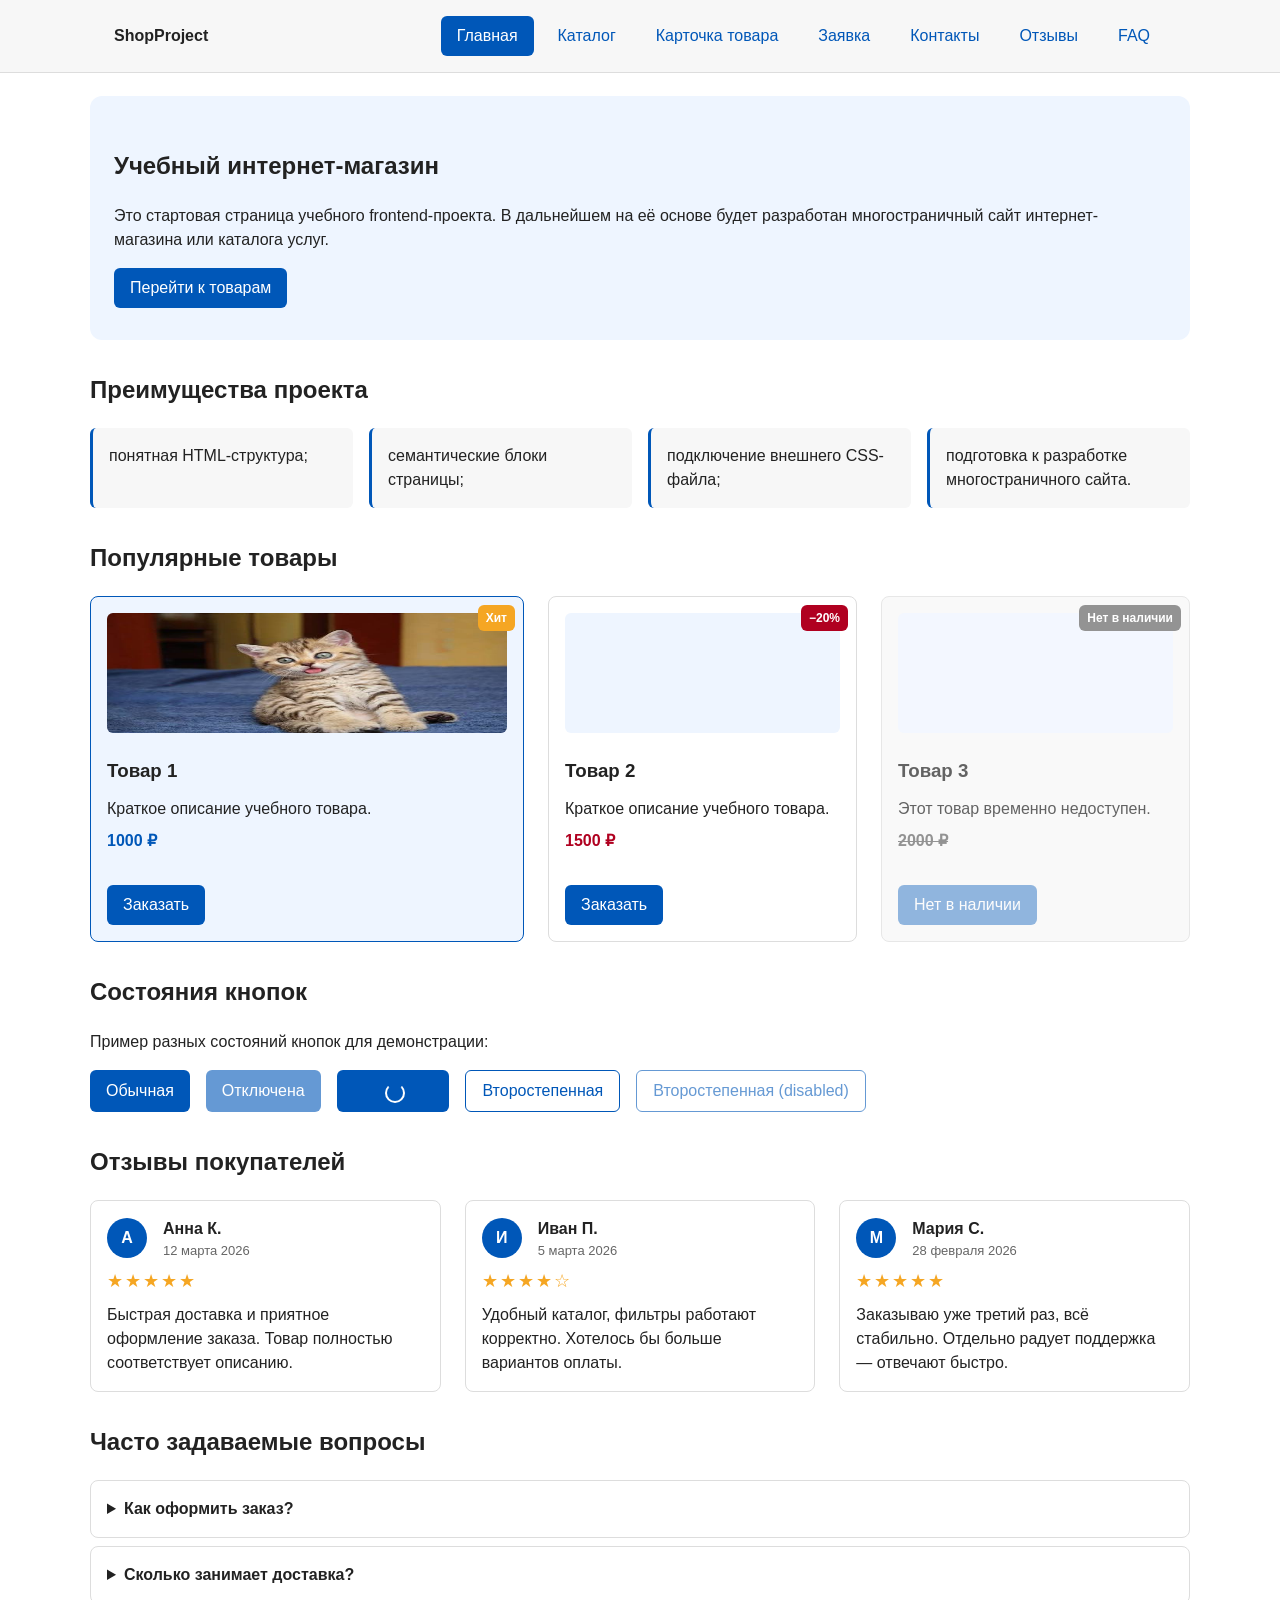
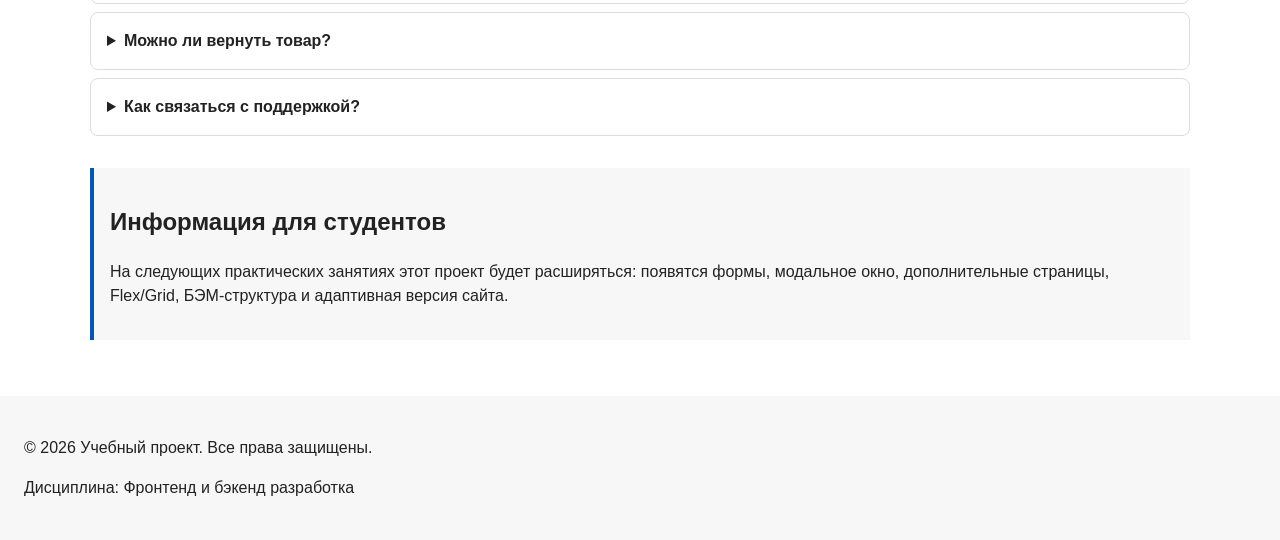
==== commit 01ae93b3: "feat: KR2" ====
--- a/index.html
+++ b/index.html
@@ -1,10 +1,10 @@
 <!DOCTYPE html>
 <html lang="ru">
 <head>
-
   <meta charset="UTF-8">
   <meta name="viewport" content="width=device-width, initial-scale=1.0">
-  <title>Каталог товаров</title>
+  <meta name="description" content="Главная страница учебного интернет-магазина: популярные товары, преимущества, отзывы и часто задаваемые вопросы.">
+  <title>Главная — Учебный интернет-магазин</title>
   <link rel="stylesheet" href="css/style.css">
   <script src="js/main.js" defer></script>
 </head>
@@ -17,18 +17,18 @@
         <ul class="site-nav__list">
           <li class="site-nav__item"><a class="site-nav__link site-nav__link--active" href="index.html">Главная</a></li>
           <li class="site-nav__item"><a class="site-nav__link" href="catalog.html">Каталог</a></li>
+          <li class="site-nav__item"><a class="site-nav__link" href="product.html">Карточка товара</a></li>
+          <li class="site-nav__item"><a class="site-nav__link" href="order.html">Заявка</a></li>
           <li class="site-nav__item"><a class="site-nav__link" href="contacts.html">Контакты</a></li>
-          <li class="site-nav__item"><a class="site-nav__link" href="index.html#advantages">Преимущества</a></li>
-          <li class="site-nav__item"><a class="site-nav__link" href="index.html#popular">Популярные товары</a></li>
-          <li class="site-nav__item"><a class="site-nav__link" href="index.html#contacts">Обратная связь</a></li>
+          <li class="site-nav__item"><a class="site-nav__link" href="index.html#reviews">Отзывы</a></li>
+          <li class="site-nav__item"><a class="site-nav__link" href="index.html#faq">FAQ</a></li>
         </ul>
       </nav>
-
     </div>
   </header>
 
   <main>
-    <!-- Основное содержимое страницы -->
+    <!-- Hero-блок -->
     <section class="hero">
       <h1>Учебный интернет-магазин</h1>
       <p>
@@ -39,6 +39,7 @@
       <a class="button button--primary" href="#popular">Перейти к товарам</a>
     </section>
 
+    <!-- Преимущества -->
     <section class="section" id="advantages">
       <h2>Преимущества проекта</h2>
 
@@ -50,12 +51,17 @@
       </ul>
     </section>
 
+    <!-- Популярные товары -->
     <section class="section" id="popular">
       <h2>Популярные товары</h2>
 
       <div class="products-grid">
         <article class="product-card product-card--featured">
-          <div class="product-card__image" aria-hidden="true"></div>
+          <span class="product-card__badge product-card__badge--hit">Хит</span>
+          <img class="product-card__image"
+               src="images/product-1.jpg"
+               alt="Товар 1 — учебный товар"
+               width="400" height="300">
           <h3 class="product-card__title">Товар 1</h3>
           <p class="product-card__description">Краткое описание учебного товара.</p>
           <p class="product-card__price">1000 ₽</p>
@@ -65,6 +71,7 @@
         </article>
 
         <article class="product-card product-card--discount">
+          <span class="product-card__badge product-card__badge--discount">−20%</span>
           <div class="product-card__image" aria-hidden="true"></div>
           <h3 class="product-card__title">Товар 2</h3>
           <p class="product-card__description">Краткое описание учебного товара.</p>
@@ -74,15 +81,121 @@
           </button>
         </article>
 
-        <article class="product-card">
+        <article class="product-card product-card--out-of-stock">
+          <span class="product-card__badge product-card__badge--out">Нет в наличии</span>
           <div class="product-card__image" aria-hidden="true"></div>
           <h3 class="product-card__title">Товар 3</h3>
-          <p class="product-card__description">Краткое описание учебного товара.</p>
+          <p class="product-card__description">Этот товар временно недоступен.</p>
           <p class="product-card__price">2000 ₽</p>
-          <button class="button button--primary product-card__button" type="button" data-product="Товар 3">
-            Заказать
+          <button class="button button--primary product-card__button button--disabled" type="button" disabled>
+            Нет в наличии
           </button>
         </article>
+      </div>
+    </section>
+
+    <!-- ДЕМО: состояния кнопок -->
+    <section class="section" id="states-demo">
+      <h2>Состояния кнопок</h2>
+      <p>Пример разных состояний кнопок для демонстрации:</p>
+
+      <div class="button-demo">
+        <button class="button button--primary" type="button">Обычная</button>
+        <button class="button button--primary button--disabled" type="button" disabled>Отключена</button>
+        <button class="button button--primary button--loading" type="button" aria-busy="true">Загрузка…</button>
+        <button class="button button--secondary" type="button">Второстепенная</button>
+        <button class="button button--secondary button--disabled" type="button" disabled>Второстепенная (disabled)</button>
+      </div>
+    </section>
+
+    <!-- Отзывы -->
+    <section class="section" id="reviews">
+      <h2>Отзывы покупателей</h2>
+
+      <div class="reviews-grid">
+        <article class="review-card">
+          <div class="review-card__header">
+            <span class="review-card__avatar" aria-hidden="true">А</span>
+            <div>
+              <p class="review-card__name">Анна К.</p>
+              <p class="review-card__date">12 марта 2026</p>
+            </div>
+          </div>
+          <div class="review-card__rating" aria-label="Оценка 5 из 5">★★★★★</div>
+          <p class="review-card__text">
+            Быстрая доставка и приятное оформление заказа. Товар полностью
+            соответствует описанию.
+          </p>
+        </article>
+
+        <article class="review-card">
+          <div class="review-card__header">
+            <span class="review-card__avatar" aria-hidden="true">И</span>
+            <div>
+              <p class="review-card__name">Иван П.</p>
+              <p class="review-card__date">5 марта 2026</p>
+            </div>
+          </div>
+          <div class="review-card__rating" aria-label="Оценка 4 из 5">★★★★☆</div>
+          <p class="review-card__text">
+            Удобный каталог, фильтры работают корректно. Хотелось бы больше
+            вариантов оплаты.
+          </p>
+        </article>
+
+        <article class="review-card">
+          <div class="review-card__header">
+            <span class="review-card__avatar" aria-hidden="true">М</span>
+            <div>
+              <p class="review-card__name">Мария С.</p>
+              <p class="review-card__date">28 февраля 2026</p>
+            </div>
+          </div>
+          <div class="review-card__rating" aria-label="Оценка 5 из 5">★★★★★</div>
+          <p class="review-card__text">
+            Заказываю уже третий раз, всё стабильно. Отдельно радует
+            поддержка — отвечают быстро.
+          </p>
+        </article>
+      </div>
+    </section>
+
+    <!-- FAQ -->
+    <section class="section" id="faq">
+      <h2>Часто задаваемые вопросы</h2>
+
+      <div class="faq-list">
+        <details class="faq-item">
+          <summary class="faq-item__question">Как оформить заказ?</summary>
+          <p class="faq-item__answer">
+            Нажмите кнопку «Заказать» в карточке товара, заполните форму в
+            модальном окне и отправьте заявку.
+          </p>
+        </details>
+
+        <details class="faq-item">
+          <summary class="faq-item__question">Сколько занимает доставка?</summary>
+          <p class="faq-item__answer">
+            По Москве — 1–2 дня. По России — от 3 до 7 дней в зависимости
+            от региона.
+          </p>
+        </details>
+
+        <details class="faq-item">
+          <summary class="faq-item__question">Можно ли вернуть товар?</summary>
+          <p class="faq-item__answer">
+            Да, в течение 14 дней с момента получения при сохранении
+            упаковки и товарного вида.
+          </p>
+        </details>
+
+        <details class="faq-item">
+          <summary class="faq-item__question">Как связаться с поддержкой?</summary>
+          <p class="faq-item__answer">
+            Позвоните по номеру +7 (916) 550-13-53 или напишите на
+            info@example.com.
+          </p>
+        </details>
       </div>
     </section>
 
@@ -101,10 +214,18 @@
     <p>Дисциплина: Фронтенд и бэкенд разработка</p>
   </footer>
 
-  <button class="to-top" type="button" id="to-top" aria-label="Наверх">↑</button>
-
+  <!-- Фиксированная кнопка «Наверх» -->
+  <button class="to-top" type="button" id="to-top" aria-label="Наверх" aria-hidden="true">↑</button>
+
+  <!-- Модальное окно -->
   <dialog class="order-dialog" id="order-dialog" aria-labelledby="order-dialog-title">
+    <button class="order-dialog__close" type="button" id="close-order-dialog-x" aria-label="Закрыть окно">×</button>
+
     <h2 class="order-dialog__title" id="order-dialog-title">Оформление заявки</h2>
+
+    <p class="order-dialog__product" id="order-dialog-product">
+      Выбран товар: <span id="selected-product-title">—</span>
+    </p>
 
     <form class="order-form" id="order-form" action="#" method="post" novalidate>
       <input id="selected-product" name="selected-product" type="hidden">
@@ -154,6 +275,19 @@
           class="order-form__input" id="order-date"
           name="date"
           type="date"
+        >
+      </div>
+
+      <div class="order-form__field">
+        <label class="order-form__label" for="order-quantity">Количество</label>
+        <input
+          class="order-form__input" id="order-quantity"
+          name="quantity"
+          type="number"
+          min="1"
+          max="99"
+          value="1"
+          required
         >
       </div>
 
--- a/css/style.css
+++ b/css/style.css
@@ -1,14 +1,8 @@
-/* 
-  Универсальное правило для всех элементов.
-  border-box делает расчёт размеров более понятным:
-  width включает content, padding и border.
-*/
 /* ===============================
    1. Переменные проекта
    =============================== */
 
 :root {
-  /* Основные цвета проекта */
   --color-bg: #ffffff;
   --color-text: #222222;
   --color-muted: #666666;
@@ -21,20 +15,18 @@
   --color-success: #168a2f;
   --color-success-bg: #eefaf0;
   --color-white: #ffffff;
-
-  /* Отступы */
+  --color-warning: #f5a623;
+
   --space-xs: 4px;
   --space-sm: 8px;
   --space-md: 16px;
   --space-lg: 24px;
   --space-xl: 32px;
 
-  /* Скругления */
   --radius-sm: 6px;
   --radius-md: 8px;
   --radius-lg: 12px;
 
-  /* Размеры */
   --container-width: 1100px;
 }
 
@@ -46,11 +38,6 @@
   box-sizing: border-box;
 }
 
-/*
-  Убираем стандартный внешний отступ браузера у body.
-  Без этого вокруг страницы может появиться белая рамка.
-  padding-top компенсирует высоту фиксированной шапки.
-*/
 body {
   margin: 0;
   font-family: Arial, sans-serif;
@@ -91,12 +78,6 @@
   outline-offset: 3px;
 }
 
-/*
-  Шапка сайта.
-  position: fixed — шапка приклеена к верхней части окна (пункт 13).
-  Внутренний .site-header__inner выстраивает логотип и меню
-  в одну строку через Flexbox (пункт 11).
-*/
 .site-header {
   position: fixed;
   top: 0;
@@ -116,63 +97,28 @@
   align-items: center;
   justify-content: space-between;
   gap: var(--space-lg);
-}
-
-/*
-  Оформляем текстовый логотип.
-*/
+  flex-wrap: wrap;
+}
+
 .site-header__logo {
   font-weight: bold;
   text-decoration: none;
   color: var(--color-text);
 }
 
-/*
-  Меню навигации.
-  display: flex — пункты в одну строку (пункт 11).
-*/
 .site-nav__list {
   display: flex;
   flex-wrap: wrap;
   justify-content: center;
   align-items: center;
-  gap: var(--space-md);
+  gap: var(--space-sm);
   padding: 0;
   margin: 0;
   list-style: none;
 }
 
-/*
-  Ссылки меню.
-  position: relative — точка отсчёта для ::after (пункт 13).
-*/
 .site-nav__link {
   position: relative;
-  color: var(--color-primary);
-  text-decoration: none;
-  padding: var(--space-xs) 0;
-}
-
-/*
-  Подчёркивание при наведении.
-  position: absolute — линия привязана к ссылке (пункт 13).
-*/
-.site-nav__link::after {
-  content: "";
-  position: absolute;
-  left: 0;
-  bottom: 0;
-  width: 0;
-  height: 2px;
-  background-color: var(--color-primary);
-  transition: width 0.2s ease;
-}
-
-.site-nav__link:hover::after {
-  width: 100%;
-}
-
-.site-nav__link {
   display: inline-block;
   padding: var(--space-sm) var(--space-md);
   color: var(--color-primary);
@@ -186,9 +132,10 @@
   background-color: var(--color-primary);
 }
 
-/*
-  Пока это обычная ссылка, но визуально она оформляется как кнопка.
-*/
+/* ===============================
+   4. Кнопки и их состояния
+   =============================== */
+
 .button {
   display: inline-block;
   padding: var(--space-sm) var(--space-md);
@@ -198,13 +145,16 @@
   border: none;
   border-radius: var(--radius-sm);
   cursor: pointer;
-}
-
-/*
-  Состояние наведения для кнопки.
-*/
+  font: inherit;
+  transition: background-color 0.2s ease, transform 0.1s ease;
+}
+
 .button:hover {
   background-color: var(--color-primary-dark);
+}
+
+.button:active {
+  transform: translateY(1px);
 }
 
 .button--primary {
@@ -228,19 +178,51 @@
   outline-offset: 3px;
 }
 
-.button:disabled {
+/* Состояние disabled */
+.button:disabled,
+.button--disabled {
   opacity: 0.6;
   cursor: not-allowed;
-}
-
-/* ===============================
-   4. Компоненты страницы
-   =============================== */
-
-/*
-  Hero-блок — первый крупный блок страницы.
-  Он визуально отделяется от остальных разделов фоном и отступами.
-*/
+  pointer-events: none;
+}
+
+/* Состояние loading */
+.button--loading {
+  position: relative;
+  color: transparent;
+  pointer-events: none;
+}
+
+.button--loading::after {
+  content: "";
+  position: absolute;
+  top: 50%;
+  left: 50%;
+  width: 16px;
+  height: 16px;
+  margin: -8px 0 0 -8px;
+  border: 2px solid var(--color-white);
+  border-top-color: transparent;
+  border-radius: 50%;
+  animation: button-spin 0.8s linear infinite;
+}
+
+@keyframes button-spin {
+  to { transform: rotate(360deg); }
+}
+
+/* Демонстрационный блок состояний кнопок */
+.button-demo {
+  display: flex;
+  flex-wrap: wrap;
+  gap: var(--space-md);
+  margin-top: var(--space-md);
+}
+
+/* ===============================
+   5. Компоненты страницы
+   =============================== */
+
 .hero {
   max-width: var(--container-width);
   margin: 0 auto var(--space-xl);
@@ -258,10 +240,6 @@
   margin-top: 0;
 }
 
-/*
-  Список преимуществ.
-  display: flex — карточки в одну строку с переносом (пункт 11).
-*/
 .advantages-list {
   display: flex;
   flex-wrap: wrap;
@@ -279,36 +257,51 @@
   border-radius: var(--radius-sm);
 }
 
-/*
-  Сетка карточек товаров.
-  display: grid — автоматическое количество колонок (пункт 11).
-*/
+/* ===============================
+   6. Сетка карточек
+   =============================== */
+
 .products-grid {
   display: grid;
   grid-template-columns: repeat(3, 1fr);
   gap: var(--space-lg);
 }
 
-/*
-  Карточка товара — самостоятельный блок.
-  position: relative — оставлено для возможного добавления
-  абсолютно позиционированных элементов внутри карточки (пункт 13).
-  display: flex + margin-top: auto у цены — прижимает кнопку к низу.
-*/
+.products-grid--compact {
+  grid-template-columns: repeat(auto-fit, minmax(180px, 1fr));
+}
+
+.products-list {
+  display: flex;
+  flex-direction: column;
+  gap: var(--space-md);
+}
+
+/* ===============================
+   7. Карточка товара (блок + модификаторы)
+   =============================== */
+
 .product-card {
   position: relative;
   display: flex;
   flex-direction: column;
   gap: var(--space-sm);
-  margin-bottom: 0;
   padding: var(--space-md);
   border: 1px solid var(--color-border);
   border-radius: var(--radius-md);
   background-color: var(--color-bg);
+  transition: border-color 0.2s ease, box-shadow 0.2s ease, transform 0.15s ease;
 }
 
 .product-card:hover {
   border-color: var(--color-primary);
+  box-shadow: 0 4px 16px rgba(0, 87, 184, 0.15);
+  transform: translateY(-2px);
+}
+
+.product-card:focus-within {
+  border-color: var(--color-primary);
+  box-shadow: 0 0 0 3px rgba(0, 87, 184, 0.25);
 }
 
 .product-card--featured {
@@ -320,10 +313,16 @@
   color: var(--color-danger);
 }
 
-/*
-  Заглушка вместо картинки товара.
-  Потом можно заменить на <img class="product-card__image">.
-*/
+.product-card--out-of-stock {
+  opacity: 0.7;
+  background-color: var(--color-surface);
+}
+
+.product-card--out-of-stock .product-card__price {
+  text-decoration: line-through;
+  color: var(--color-muted);
+}
+
 .product-card__image {
   height: 120px;
   margin-bottom: var(--space-md);
@@ -331,16 +330,31 @@
   border-radius: var(--radius-sm);
 }
 
-/*
-  Убираем лишний верхний отступ у заголовка карточки.
-*/
 .product-card__title {
   margin-top: 0;
-}
-
-/*
-  margin-top: auto прижимает цену и кнопку к низу карточки.
-*/
+  margin-bottom: var(--space-xs);
+}
+
+.product-card__title a {
+  color: var(--color-text);
+  text-decoration: none;
+}
+
+.product-card__title a:hover {
+  color: var(--color-primary);
+}
+
+.product-card__category {
+  margin: 0;
+  font-size: 13px;
+  color: var(--color-muted);
+}
+
+.product-card__description {
+  margin: 0;
+  color: var(--color-text);
+}
+
 .product-card__price {
   margin-top: auto;
   font-weight: bold;
@@ -348,13 +362,94 @@
 }
 
 .product-card__button {
-  margin-top: auto;
+  margin-top: var(--space-sm);
   align-self: flex-start;
 }
 
-/*
-  Дополнительный информационный блок.
-*/
+/* Бейджи */
+.product-card__badge {
+  position: absolute;
+  top: var(--space-sm);
+  right: var(--space-sm);
+  padding: 4px 8px;
+  border-radius: var(--radius-sm);
+  font-size: 12px;
+  font-weight: 700;
+  color: var(--color-white);
+  background-color: var(--color-primary);
+  z-index: 2;
+}
+
+.product-card__badge--discount {
+  background-color: var(--color-danger);
+}
+
+.product-card__badge--hit {
+  background-color: var(--color-warning);
+}
+
+.product-card__badge--new {
+  background-color: var(--color-success);
+}
+
+.product-card__badge--out {
+  background-color: var(--color-muted);
+}
+
+/* Модификатор: компактная карточка */
+.product-card--compact {
+  padding: var(--space-sm);
+  gap: var(--space-xs);
+}
+
+.product-card--compact .product-card__image {
+  height: 80px;
+  margin-bottom: var(--space-sm);
+}
+
+.product-card--compact .product-card__title {
+  font-size: 14px;
+}
+
+.product-card--compact .product-card__button {
+  width: 100%;
+  text-align: center;
+  align-self: stretch;
+}
+
+/* Модификатор: горизонтальная карточка */
+.product-card--horizontal {
+  flex-direction: row;
+  align-items: center;
+  gap: var(--space-md);
+}
+
+.product-card--horizontal .product-card__image {
+  flex-shrink: 0;
+  width: 120px;
+  height: 100px;
+  margin-bottom: 0;
+}
+
+.product-card--horizontal .product-card__body {
+  flex: 1 1 auto;
+  display: flex;
+  flex-direction: column;
+  gap: var(--space-xs);
+}
+
+.product-card--horizontal .product-card__actions {
+  flex-shrink: 0;
+}
+
+.product-card--horizontal .product-card__price {
+  margin-top: var(--space-xs);
+}
+
+/* ===============================
+   8. Дополнительные блоки
+   =============================== */
+
 .aside-info {
   max-width: var(--container-width);
   margin: 0 auto var(--space-xl);
@@ -364,46 +459,69 @@
 }
 
 /* ===============================
-   5. Форма и модальное окно
-   =============================== */
-
-/*
-  Модальное окно.
-  Элемент dialog сам умеет открываться поверх страницы.
-*/
+   9. Форма и модальное окно
+   =============================== */
+
 .order-dialog {
+  position: relative;
   width: min(100% - 32px, 560px);
   padding: var(--space-lg);
   border: none;
   border-radius: var(--radius-lg);
 }
 
-/*
-  Затемнение фона за модальным окном.
-*/
 .order-dialog::backdrop {
   background-color: rgba(0, 0, 0, 0.5);
 }
 
-/*
-  Поле формы.
-  Каждый блок получает нижний отступ.
-*/
+.order-dialog__title {
+  margin-top: 0;
+  margin-bottom: var(--space-sm);
+}
+
+.order-dialog__close {
+  position: absolute;
+  top: 8px;
+  right: 12px;
+  width: 32px;
+  height: 32px;
+  border: none;
+  background: transparent;
+  font-size: 24px;
+  line-height: 1;
+  cursor: pointer;
+  color: var(--color-muted);
+  border-radius: var(--radius-sm);
+}
+
+.order-dialog__close:hover {
+  color: var(--color-danger);
+  background-color: var(--color-surface);
+}
+
+.order-dialog__close:focus-visible {
+  outline: 2px solid var(--color-primary);
+  outline-offset: 2px;
+}
+
+.order-dialog__product {
+  margin: 0 0 var(--space-md);
+  padding: var(--space-sm) var(--space-md);
+  background-color: var(--color-surface-accent);
+  border-left: 3px solid var(--color-primary);
+  border-radius: var(--radius-sm);
+  font-size: 14px;
+}
+
 .order-form__field {
   margin-bottom: var(--space-md);
 }
 
-/*
-  Подпись поля.
-*/
 .order-form__label {
   display: block;
   margin-bottom: var(--space-xs);
 }
 
-/*
-  Основные поля формы.
-*/
 .order-form__input,
 .order-form__select,
 .order-form__textarea {
@@ -414,34 +532,22 @@
   font: inherit;
 }
 
-/*
-  Checkbox не должен занимать всю ширину.
-*/
 .order-form__checkbox {
   width: auto;
 }
 
-/*
-  Подсказка под полем.
-*/
 .order-form__hint {
   display: block;
   margin-top: var(--space-xs);
   color: var(--color-muted);
 }
 
-/*
-  Состояние наведения для полей формы.
-*/
 .order-form__input:hover,
 .order-form__select:hover,
 .order-form__textarea:hover {
   border-color: var(--color-primary);
 }
 
-/*
-  Видимый фокус для клавиатурной навигации.
-*/
 .order-form__input:focus-visible,
 .order-form__select:focus-visible,
 .order-form__textarea:focus-visible,
@@ -450,27 +556,17 @@
   outline-offset: 3px;
 }
 
-/*
-  Подсветка ошибочных полей.
-  Атрибут aria-invalid будет добавляться через JavaScript.
-*/
 [aria-invalid="true"] {
   border-color: var(--color-danger);
 }
 
-/*
-  Кнопки формы.
-  display: flex — кнопки в одну строку (пункт 11).
-*/
 .order-form__actions {
   display: flex;
   gap: 12px;
   margin-top: 20px;
-}
-
-/*
-  Сообщение об успешной отправке.
-*/
+  flex-wrap: wrap;
+}
+
 .success-message {
   max-width: var(--container-width);
   margin: var(--space-lg) auto;
@@ -480,13 +576,9 @@
 }
 
 /* ===============================
-   6. Кнопка «Наверх»
-   =============================== */
-
-/*
-  position: fixed — кнопка приклеена к правому нижнему углу окна (пункт 13).
-  Показывается/скрывается через JavaScript в зависимости от прокрутки.
-*/
+   10. Кнопка «Наверх» — с плавным появлением
+   =============================== */
+
 .to-top {
   position: fixed;
   right: var(--space-lg);
@@ -504,6 +596,16 @@
   box-shadow: 0 4px 12px rgba(0, 0, 0, 0.15);
   cursor: pointer;
   z-index: 90;
+  opacity: 0;
+  visibility: hidden;
+  transform: translateY(10px);
+  transition: opacity 0.25s ease, visibility 0.25s ease, transform 0.25s ease, background-color 0.2s ease;
+}
+
+.to-top--visible {
+  opacity: 1;
+  visibility: visible;
+  transform: translateY(0);
 }
 
 .to-top:hover {
@@ -514,6 +616,11 @@
   outline: 2px solid var(--color-primary);
   outline-offset: 3px;
 }
+
+/* ===============================
+   11. Хлебные крошки и якоря
+   =============================== */
+
 .breadcrumbs {
   max-width: var(--container-width);
   margin: 0 auto var(--space-md);
@@ -529,17 +636,18 @@
   content: " / ";
   color: var(--color-muted);
 }
+
 html {
   scroll-behavior: smooth;
 }
+
 :target {
   outline: 2px dashed var(--color-primary);
   outline-offset: 4px;
 }
 
-
-/* ===============================
-   7. Каталог: фильтры + товары
+/* ===============================
+   12. Каталог: фильтры + товары
    =============================== */
 
 .catalog-layout {
@@ -557,10 +665,22 @@
   border: 1px solid var(--color-border);
   border-radius: var(--radius-md);
   background-color: var(--color-surface);
+  position: sticky;
+  top: 88px;
+  align-self: start;
+  max-height: calc(100vh - 100px);
+  overflow-y: auto;
 }
 
 .catalog-products {
   grid-area: products;
+}
+
+.catalog-products__subtitle {
+  margin-top: var(--space-xl);
+  margin-bottom: var(--space-md);
+  font-size: 18px;
+  color: var(--color-muted);
 }
 
 .filters-form {
@@ -584,7 +704,8 @@
   margin-bottom: var(--space-sm);
 }
 
-.filters-form input[type="number"] {
+.filters-form input[type="number"],
+.filters-form select {
   width: 100%;
   padding: 8px 10px;
   border: 1px solid var(--color-border);
@@ -592,7 +713,290 @@
   font: inherit;
 }
 
-
-.order-dialog__title {
-  margin-top: 0;
-}
+/* ===============================
+   13. Отзывы
+   =============================== */
+
+.reviews-grid {
+  display: grid;
+  grid-template-columns: repeat(auto-fit, minmax(260px, 1fr));
+  gap: var(--space-lg);
+}
+
+.review-card {
+  display: flex;
+  flex-direction: column;
+  gap: var(--space-sm);
+  padding: var(--space-md);
+  border: 1px solid var(--color-border);
+  border-radius: var(--radius-md);
+  background-color: var(--color-bg);
+}
+
+.review-card__header {
+  display: flex;
+  align-items: center;
+  gap: var(--space-md);
+}
+
+.review-card__avatar {
+  display: flex;
+  align-items: center;
+  justify-content: center;
+  width: 40px;
+  height: 40px;
+  flex-shrink: 0;
+  border-radius: 50%;
+  background-color: var(--color-primary);
+  color: var(--color-white);
+  font-weight: 700;
+}
+
+.review-card__name {
+  margin: 0;
+  font-weight: 700;
+}
+
+.review-card__date {
+  margin: 0;
+  font-size: 13px;
+  color: var(--color-muted);
+}
+
+.review-card__rating {
+  color: var(--color-warning);
+  font-size: 18px;
+  letter-spacing: 2px;
+}
+
+.review-card__text {
+  margin: 0;
+  color: var(--color-text);
+}
+
+/* ===============================
+   14. FAQ
+   =============================== */
+
+.faq-list {
+  display: grid;
+  gap: var(--space-sm);
+}
+
+.faq-item {
+  padding: var(--space-md);
+  border: 1px solid var(--color-border);
+  border-radius: var(--radius-md);
+  background-color: var(--color-bg);
+}
+
+.faq-item[open] {
+  border-color: var(--color-primary);
+}
+
+.faq-item__question {
+  cursor: pointer;
+  font-weight: 700;
+}
+
+.faq-item__question:focus-visible {
+  outline: 2px solid var(--color-primary);
+  outline-offset: 3px;
+}
+
+.faq-item__answer {
+  margin: var(--space-sm) 0 0;
+  color: var(--color-text);
+}
+
+/* ===============================
+   15. Подробная карточка товара
+   =============================== */
+
+.product-detail {
+  max-width: var(--container-width);
+  margin: 0 auto var(--space-xl);
+  display: grid;
+  grid-template-columns: 1fr 1fr;
+  gap: var(--space-xl);
+  align-items: start;
+  position: relative;
+}
+
+.product-detail__gallery {
+  display: flex;
+  flex-direction: column;
+  gap: var(--space-sm);
+}
+
+.product-detail__main-image {
+  height: 360px;
+  background-color: var(--color-surface-accent);
+  border-radius: var(--radius-lg);
+}
+
+.product-detail__thumbs {
+  display: flex;
+  gap: var(--space-sm);
+}
+
+.product-detail__thumb {
+  flex: 1 1 0;
+  height: 64px;
+  border: 2px solid transparent;
+  border-radius: var(--radius-sm);
+  background-color: var(--color-surface);
+  cursor: pointer;
+  padding: 0;
+}
+
+.product-detail__thumb:hover {
+  border-color: var(--color-primary);
+}
+
+.product-detail__thumb--active {
+  border-color: var(--color-primary);
+}
+
+.product-detail__thumb:focus-visible {
+  outline: 2px solid var(--color-primary);
+  outline-offset: 2px;
+}
+
+.product-detail__info {
+  position: relative;
+}
+
+.product-detail__title {
+  margin-top: var(--space-sm);
+}
+
+.product-detail__meta {
+  display: flex;
+  flex-wrap: wrap;
+  gap: var(--space-sm) var(--space-md);
+  margin: var(--space-sm) 0;
+  font-size: 14px;
+  color: var(--color-muted);
+}
+
+.product-detail__meta-item--in-stock {
+  color: var(--color-success);
+  font-weight: 700;
+}
+
+.product-detail__price {
+  font-size: 28px;
+  font-weight: 700;
+  color: var(--color-primary);
+  margin: var(--space-md) 0;
+}
+
+.product-detail__description {
+  color: var(--color-text);
+}
+
+.product-detail__actions {
+  display: flex;
+  gap: var(--space-md);
+  flex-wrap: wrap;
+  margin-top: var(--space-lg);
+}
+
+.product-detail__features {
+  margin-top: var(--space-lg);
+  padding-left: 0;
+  list-style: none;
+  display: grid;
+  gap: var(--space-xs);
+  font-size: 14px;
+  color: var(--color-muted);
+}
+
+.product-detail__features li::before {
+  content: "✓ ";
+  color: var(--color-success);
+  font-weight: 700;
+}
+
+/* ===============================
+   16. Таблица характеристик
+   =============================== */
+
+.product-table {
+  width: 100%;
+  border-collapse: collapse;
+  margin-top: var(--space-md);
+}
+
+.product-table caption {
+  text-align: left;
+  font-weight: 700;
+  margin-bottom: var(--space-sm);
+  caption-side: top;
+}
+
+.product-table th,
+.product-table td {
+  padding: var(--space-sm) var(--space-md);
+  border: 1px solid var(--color-border);
+  text-align: left;
+}
+
+.product-table thead th {
+  background-color: var(--color-surface);
+}
+
+.product-table tbody tr:nth-child(even) {
+  background-color: var(--color-surface);
+}
+
+/* ===============================
+   17. Адаптивность
+   =============================== */
+
+@media (max-width: 900px) {
+  .products-grid {
+    grid-template-columns: repeat(2, 1fr);
+  }
+
+  .catalog-layout {
+    grid-template-columns: 1fr;
+    grid-template-areas:
+      "filters"
+      "products";
+  }
+
+  .catalog-filters {
+    position: static;
+    max-height: none;
+  }
+
+  .product-detail {
+    grid-template-columns: 1fr;
+  }
+
+  .product-card--horizontal {
+    flex-direction: column;
+    align-items: stretch;
+  }
+
+  .product-card--horizontal .product-card__image {
+    width: 100%;
+    height: 120px;
+  }
+}
+
+@media (max-width: 600px) {
+  .products-grid {
+    grid-template-columns: 1fr;
+  }
+
+  .site-header__inner {
+    justify-content: center;
+  }
+
+  .reviews-grid {
+    grid-template-columns: 1fr;
+  }
+}
